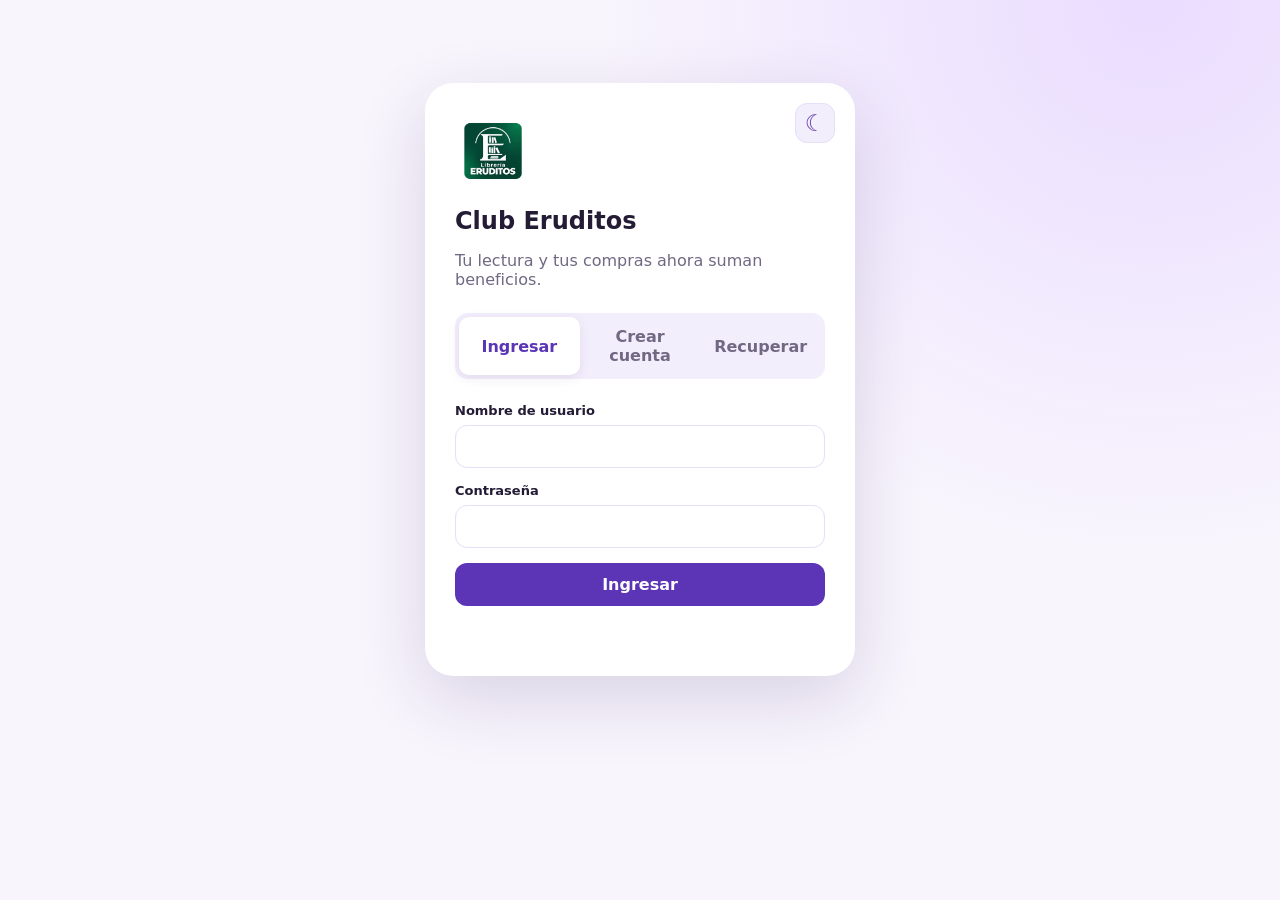
==== club/index.html @ b857d0e8 "cluberuditos4" ====
<!doctype html>
<html lang="es">
<head>
  <meta charset="utf-8"><meta name="viewport" content="width=device-width,initial-scale=1,viewport-fit=cover">
  <meta name="theme-color" content="#25164a"><title>Club Eruditos</title>
  <script>try{document.documentElement.dataset.theme=localStorage.getItem('club_eruditos_theme')||(matchMedia('(prefers-color-scheme: dark)').matches?'dark':'light')}catch(_){document.documentElement.dataset.theme='light'}</script>
  <link rel="manifest" href="/club/manifest.json"><link rel="apple-touch-icon" href="/club/launchericon-192x192.png"><link rel="stylesheet" href="/club/styles.css"><style>[hidden]{display:none!important}.reward-image{display:grid;place-items:center;aspect-ratio:1;margin:-15px -15px 14px;overflow:hidden;border-radius:15px 15px 0 0;background:linear-gradient(145deg,#eee7fb,#ddd0f5);color:#fff;font:800 68px Georgia}.reward-image img{width:100%;height:100%;object-fit:contain}.list-product{display:flex;align-items:center;gap:12px}.list-thumb{width:62px;height:62px;flex:0 0 auto;border-radius:12px;object-fit:cover;background:#eee7fb}</style>
</head>
<body>
  <div id="clubSplash" class="club-splash" role="status" aria-live="polite"><div class="club-splash-content"><img src="/club/splash-eruditos.png" alt=""><span>Cargando Club Eruditos…</span></div></div>
  <main class="shell">
    <section id="authView" class="auth-card">
      <div class="auth-header-actions"><button class="install-button icon-btn" type="button" aria-label="Instalar Club Eruditos" title="Instalar Club Eruditos" hidden><svg viewBox="0 0 24 24" aria-hidden="true"><path d="M12 3v11m-4-4 4 4 4-4M4 17v3h16v-3"/></svg></button><button class="theme-toggle" type="button" aria-label="Activar modo oscuro"><span class="moon-icon" aria-hidden="true">☾</span><span class="sun-icon" aria-hidden="true">☀</span></button></div><div class="brand-mark"><img src="/club/launchericon-512x512.png" alt=""></div><h1>Club Eruditos</h1><p>Tu lectura y tus compras ahora suman beneficios.</p>
      <div class="auth-tabs"><button data-auth="login" class="active">Ingresar</button><button data-auth="registro">Crear cuenta</button><button data-auth="recuperar">Recuperar</button></div>
      <form id="loginForm" data-panel="login"><label>Nombre de usuario<input id="loginUsuario" autocomplete="username" required></label><label>Contraseña<input id="loginPassword" type="password" autocomplete="current-password" minlength="8" required></label><button class="primary">Ingresar</button></form>
      <form id="registroForm" data-panel="registro" hidden><h2>Tus datos</h2><label>Nombre completo<input id="registroNombre" maxlength="160" autocomplete="name" required></label><label>Documento C.I.<input id="registroDocumento" autocomplete="off" required></label><small class="documento-warning">Introduce tu C.I. real y propio. Preséntalo al personal en tu primera compra para verificarlo y habilitar tu cuenta.</small><label>Número de celular<input id="registroTelefono" type="tel" autocomplete="tel" required></label><label>Dirección<input id="registroDireccion" autocomplete="street-address" required></label><label>Correo electrónico (opcional)<input id="registroEmail" type="email" autocomplete="email"></label><label>Código de referido (opcional)<input id="registroReferido" maxlength="13" autocomplete="off" placeholder="Código de quien te invitó"></label><small>Si alguien te invitó, escribe su código antes de crear la cuenta. Tus puntos de bienvenida se mantienen.</small><button class="primary">Continuar</button></form>
      <form id="credencialesForm" data-panel="credenciales" hidden><h2>Crea tu acceso</h2><label>Nombre de usuario<span class="username-field"><input id="registroUsuario" minlength="6" maxlength="12" pattern="[A-Za-z0-9]{6,12}" autocomplete="username" required><span id="usuarioDisponibilidad" class="username-availability" aria-live="polite"></span></span></label><small>Entre 6 y 12 letras o números, sin espacios.</small><label>Contraseña<input id="registroPassword" type="password" autocomplete="new-password" minlength="8" required></label><label>Código del comprobante (si ya eres cliente)<input id="registroToken" inputmode="numeric" pattern="[0-9]{5}" maxlength="5" autocomplete="one-time-code" placeholder="5 dígitos"></label><small>Si tu C.I. ya está registrado, necesitarás el código entregado en una compra o por el personal.</small><button class="primary">Crear cuenta</button><button id="volverDatos" type="button">Volver a mis datos</button></form>
      <form id="recuperarForm" data-panel="recuperar" hidden><label>Nombre de usuario<input id="recuperarUsuario" autocomplete="username" required></label><label>Código de recuperación<input id="recuperarToken" required></label><label>Nueva contraseña<input id="recuperarPassword" type="password" minlength="8" required></label><button class="primary">Cambiar contraseña</button></form>
      <div id="authStatus" class="status" aria-live="polite"></div>
    </section>

    <section id="appView" hidden>
      <header><div><span class="eyebrow">CLUB ERUDITOS</span><h1 id="saludo">Hola</h1></div><div class="header-actions"><button class="install-button icon-btn" type="button" aria-label="Instalar Club Eruditos" title="Instalar Club Eruditos" hidden><svg viewBox="0 0 24 24" aria-hidden="true"><path d="M12 3v11m-4-4 4 4 4-4M4 17v3h16v-3"/></svg></button><button class="theme-toggle icon-btn" type="button" aria-label="Activar modo oscuro"><span class="moon-icon" aria-hidden="true">☾</span><span class="sun-icon" aria-hidden="true">☀</span></button><button id="activarCuentaBtn" type="button" class="primary" hidden>Activar mi cuenta</button><button id="logoutBtn" class="icon-btn" type="button" aria-label="Cerrar sesión" title="Cerrar sesión"><svg viewBox="0 0 24 24" aria-hidden="true"><path d="M14 3h5v18h-5M10 7V4H5v16h5v-3M3 12h12m-4-4 4 4-4 4"/></svg></button></div></header>
      <nav><button data-view="inicio" class="active">Inicio</button><button data-view="premios">Premios</button><button data-view="movimientos">Puntos</button><button data-view="canjes">Canjes</button></nav>
      <div id="appStatus" class="status" aria-live="polite"></div>
      <section id="inicioPanel" data-view-panel="inicio">
        <section id="activacionPanel" class="notice" hidden><h2>Activa tu Club</h2><p>Realiza una compra de Bs 5,00 o más asociada a tu ficha de cliente. Encontrarás un código de cinco dígitos en el comprobante.</p><form id="activacionForm"><label>Código de activación<input id="activacionToken" inputmode="numeric" pattern="[0-9]{5}" maxlength="5" autocomplete="one-time-code" required></label><button class="primary">Activar mi Club</button></form></section>
        <article class="hero"><span>Saldo disponible</span><strong id="saldoDisponible">0</strong><small>puntos</small><div class="pending"><span id="saldoPendiente">0</span> pendientes</div></article>
        <div id="clubProgreso" class="club-progress-grid" hidden><article class="club-progress-card"><span class="eyebrow">TU NIVEL</span><h2 id="nivelNombre">Mini erudito</h2><p id="nivelBeneficio"></p><div class="level-progress-head"><span id="nivelTramo">Hacia el siguiente nivel</span><strong id="nivelPorcentaje">0%</strong></div><div id="nivelBarra" class="level-progress-track" role="progressbar" aria-label="Avance del nivel" aria-valuemin="0" aria-valuemax="200" aria-valuenow="0"><span id="nivelBarraRelleno" class="level-progress-fill"></span><span id="nivelBarraPunto" class="level-progress-dot"></span></div><div class="level-progress-scale"><span id="nivelDesde">Bs 0</span><span id="nivelHasta">Bs 200</span></div><small id="nivelAvance"></small><small id="nivelFaltante" class="level-next"></small><p id="nivelGracia" hidden></p><small>Cuenta el gasto neto pagado de los últimos 365 días. Cada nuevo ascenso da 3 puntos tras 7 días, una vez por nivel.</small><button id="abrirCamino" class="path-open" type="button">Ver camino del Erudito <span aria-hidden="true">→</span></button></article><article class="club-progress-card"><span class="eyebrow">INVITA A TUS AMIGOS</span><h2>Referidos</h2><p>Ganas 5 puntos si tu invitado activa su cuenta, verifica su C.I. y paga Bs 50 en sus primeros 30 días. El bono se libera tras 7 días. Tu invitado solo recibe sus <span id="puntosBienvenidaReferido">5</span> puntos de bienvenida.</p><div class="referral-code" id="referidoCodigo"></div><div class="referral-actions"><button id="copiarReferido" class="referral-copy" type="button"><span class="copy-label">Copiar enlace de invitación</span><span class="copy-check" aria-hidden="true">✓</span></button><button id="compartirReferido" class="referral-share" type="button"><svg class="share-icon" viewBox="0 0 24 24" aria-hidden="true"><path d="M7 12h10m-4-4 4 4-4 4M5 5v14"/></svg><span>Compartir enlace</span></button></div><small id="referidosResumen"></small><div id="referidoEstado" class="status" aria-live="polite"></div></article><article class="club-progress-card"><span class="eyebrow">RETO DEL TRIMESTRE</span><h2>Compras constantes</h2><p>Compra al menos Bs 25 en dos meses diferentes del trimestre y gana 3 puntos tras 7 días.</p><progress id="retoBarra" max="2" value="0"></progress><small id="retoAvance"></small><div id="insigniasClub" class="club-badges"></div></article></div>
        <div id="vencimiento" class="notice" hidden></div><h2>Noticias</h2><div id="notificaciones" class="list"></div><details id="terminosClub" class="notice" hidden><summary>Términos del Club</summary><p id="terminosClubTexto"></p></details>
      </section>
      <section id="premiosPanel" data-view-panel="premios" hidden><div class="section-head"><div><span class="eyebrow">BENEFICIOS</span><h2>Premios</h2></div></div><div id="premiosGrid" class="rewards"></div></section>
      <section id="movimientosPanel" data-view-panel="movimientos" hidden><div class="section-head"><div><span class="eyebrow">TU HISTORIAL</span><h2>Movimientos</h2></div></div><div id="movimientosLista" class="list"></div></section>
      <section id="canjesPanel" data-view-panel="canjes" hidden><div class="section-head"><div><span class="eyebrow">SOLICITUDES</span><h2>Mis canjes</h2></div></div><div id="canjesStatus" class="status" aria-live="polite"></div><div id="canjesLista" class="list"></div></section>
    </section>
  </main>
  <dialog id="recoveryDialog"><h2>Guarda tus códigos</h2><p>Son la única forma de recuperar tu cuenta sin correo. Cada código se usa una sola vez.</p><pre id="recoveryCodes"></pre><button id="copyRecovery" class="primary">Copiar códigos</button><button id="closeRecovery">Ya los guardé</button></dialog>
  <dialog id="usernameDialog"><h2>Elige tu nombre de usuario</h2><p>Lo usarás para entrar en lugar del código de cliente.</p><form id="usernameForm"><label>Nombre de usuario<input id="legacyUsuario" minlength="6" maxlength="12" pattern="[A-Za-z0-9]{6,12}" autocomplete="username" required></label><button class="primary">Guardar usuario</button></form><p id="usernameStatus" class="status" aria-live="polite"></p></dialog>
  <dialog id="redeemDialog"><h2 id="redeemTitle">Canjear premio</h2><label>Sucursal de retiro<select id="redeemBranch"></select></label><div class="dialog-actions"><button id="cancelRedeem">Cancelar</button><button id="confirmRedeem" class="primary">Confirmar canje</button></div></dialog>
  <dialog id="cancelDialog"><h2>Cancelar canje</h2><p>Si el pedido aún está solicitado, se cancelará y recuperarás tus puntos.</p><div id="cancelStatus" class="status" aria-live="polite"></div><div class="dialog-actions"><button id="cancelDismiss" type="button">Volver</button><button id="cancelConfirm" class="primary" type="button">Confirmar cancelación</button></div></dialog>
  <dialog id="imageDialog" class="image-dialog" aria-label="Imagen del premio"><button id="imageClose" type="button" aria-label="Cerrar imagen">×</button><img id="imageFull" alt=""></dialog>
  <dialog id="installDialog" aria-labelledby="installTitulo"><h2 id="installTitulo">Instalar Club Eruditos</h2><p id="installInstructions"></p><div class="dialog-actions"><button id="cerrarInstalacion" class="primary" type="button">Entendido</button></div></dialog>
  <dialog id="compartirDialog" class="share-dialog" aria-labelledby="compartirTitulo"><h2 id="compartirTitulo">Comparte tu invitación</h2><p>Copia el mensaje y pégalo en la aplicación que prefieras.</p><textarea id="compartirTexto" rows="6" readonly aria-label="Mensaje de invitación"></textarea><div class="dialog-actions"><button id="cerrarCompartir" type="button">Cerrar</button><button id="copiarMensaje" class="primary" type="button">Copiar mensaje</button></div><p id="compartirEstado" class="status" aria-live="polite"></p></dialog>
  <dialog id="caminoDialog" class="path-dialog" aria-labelledby="caminoTitulo"><div class="path-shell"><header class="path-header"><div><span class="eyebrow">CLUB ERUDITOS</span><h2 id="caminoTitulo">Camino del Erudito</h2><p id="caminoResumen"></p></div><button id="cerrarCamino" class="path-close" type="button" aria-label="Cerrar camino del Erudito">×</button></header><p class="path-intro">Cada estancia marca un nivel. El gasto neto pagado de los últimos 365 días determina tu avance.</p><div class="path-overview"><div class="path-overview-head"><span>Avance de compras en el camino</span><strong id="caminoPorcentaje">0%</strong></div><p id="caminoSiguiente"></p></div><div id="caminoEscenario" class="path-stage"><div id="caminoBarra" class="path-rail" role="progressbar" aria-label="Avance de compras hacia Erudito Supremo" aria-valuemin="0" aria-valuemax="1800" aria-valuenow="0"><span id="caminoRiel" class="path-rail-track"><span id="caminoBarraRelleno" class="path-rail-fill"></span></span></div><div id="caminoHitos" class="path-milestones"></div><ol id="caminoNiveles" class="path-levels"></ol></div></div></dialog>
  <script type="module" src="/club/app.js"></script>
</body></html>
---- club/styles.css ----
:root{font-family:Inter,ui-sans-serif,system-ui,-apple-system,sans-serif;color:#241b35;background:#f6f2ff;--purple:#5b35b5;--purple-dark:#25164a;--gold:#e9ac3b;--line:#e7def7;--muted:#716883}*{box-sizing:border-box}body{margin:0;min-height:100vh;background:radial-gradient(circle at 90% 0,#eadcff,transparent 38%),#f8f5fd}.shell{width:min(760px,100%);margin:auto;min-height:100vh;padding:20px}.auth-card{max-width:430px;margin:7vh auto;background:#fff;padding:30px;border-radius:28px;box-shadow:0 22px 70px #3c24622a}.brand-mark{display:grid;place-items:center;width:58px;height:58px;border-radius:18px;background:linear-gradient(145deg,var(--purple),var(--purple-dark));color:#fff;font:800 30px Georgia;margin-bottom:18px}.auth-card h1,header h1{margin:0}.auth-card>p{color:var(--muted)}.auth-tabs{display:grid;grid-template-columns:repeat(3,1fr);background:#f3eefc;padding:4px;border-radius:13px;margin:24px 0}.auth-tabs button,nav button{border:0;background:transparent;color:var(--muted);padding:10px 7px;border-radius:10px;font-weight:700}.auth-tabs button.active{background:#fff;color:var(--purple);box-shadow:0 3px 12px #3c246218}form{display:grid;gap:15px}label{display:grid;gap:7px;font-size:13px;font-weight:700}input,select,button{font:inherit}input,select{width:100%;border:1px solid var(--line);background:#fff;padding:13px;border-radius:12px;color:inherit}button{border:0;border-radius:12px;padding:12px 16px;font-weight:800;cursor:pointer}.primary{background:var(--purple);color:#fff}.status{min-height:20px;color:var(--muted);font-size:13px;margin:10px 0}.status.error{color:#b42318}header{display:flex;align-items:center;justify-content:space-between;margin:12px 0 22px}.eyebrow{font-size:11px;letter-spacing:.16em;color:var(--purple);font-weight:900}.icon-btn{background:#fff;border:1px solid var(--line)}nav{position:sticky;top:10px;z-index:4;display:grid;grid-template-columns:repeat(4,1fr);background:#fff;border:1px solid var(--line);padding:5px;border-radius:16px;box-shadow:0 12px 32px #3c246212;margin-bottom:18px}nav button.active{background:var(--purple-dark);color:#fff}.hero{position:relative;overflow:hidden;background:linear-gradient(145deg,var(--purple-dark),#6340bd);color:#fff;padding:28px;border-radius:25px;box-shadow:0 22px 48px #32187235}.hero:after{content:'E';position:absolute;right:18px;top:-32px;font:150px Georgia;color:#ffffff0e}.hero>span{opacity:.75}.hero strong{display:block;font-size:64px;line-height:1;margin-top:12px}.hero small{opacity:.75}.pending{margin-top:20px;background:#ffffff16;display:inline-block;padding:8px 12px;border-radius:10px}.notice{margin:14px 0;padding:13px;border-radius:12px;background:#fff7dc;color:#765613}#terminosClubTexto{white-space:pre-line}h2{font-size:20px;margin:25px 0 12px}.list{display:grid;gap:9px}.list-item,.reward{background:#fff;border:1px solid var(--line);border-radius:16px;padding:15px}.list-item{display:flex;justify-content:space-between;gap:15px;align-items:center}.list-item p,.list-item small{margin:3px 0;color:var(--muted)}.points{font-weight:900;color:var(--purple);white-space:nowrap}.points.negative{color:#b42318}.rewards{display:grid;grid-template-columns:repeat(2,minmax(0,1fr));gap:12px}.reward h3{margin:4px 0}.reward p{color:var(--muted);min-height:40px}.reward .price{font-size:21px;font-weight:900;color:var(--purple);margin:15px 0}.reward button{width:100%}.reward button:disabled{opacity:.45}.section-head{display:flex;justify-content:space-between;align-items:end}.code{font:800 20px ui-monospace,monospace;letter-spacing:.08em;color:var(--purple)}dialog{width:min(430px,calc(100% - 30px));border:0;border-radius:22px;padding:25px;box-shadow:0 25px 80px #160d2c55}dialog::backdrop{background:#180e2caa}dialog pre{white-space:pre-wrap;background:#f6f2ff;padding:16px;border-radius:12px}.dialog-actions{display:flex;justify-content:flex-end;gap:8px;margin-top:18px}@media(max-width:560px){.shell{padding:14px}.auth-card{padding:22px;margin:2vh auto}.rewards{grid-template-columns:1fr}.hero strong{font-size:54px}nav button{font-size:12px;padding:10px 3px}}
.rewards{grid-template-columns:repeat(2,minmax(0,1fr))}
.header-actions{display:flex;align-items:center;gap:8px}.header-actions button{white-space:nowrap}nav.catalog-only{grid-template-columns:repeat(2,minmax(0,1fr))}.username-field{position:relative;display:block}.username-field input{padding-right:118px}.username-availability{position:absolute;right:7px;top:50%;transform:translateY(-50%);max-width:108px;padding:5px 7px;border-radius:8px;background:#f3eefc;color:var(--muted);font-size:10px;line-height:1.2;text-align:center}.username-availability:empty{display:none}.username-availability.available{background:#e5f5e9;color:#206a35}.username-availability.error{background:#fff0ee;color:#b42318}.documento-warning{display:block;margin-top:-8px;color:#765613;font-size:12px;line-height:1.4}@media(max-width:560px){.header-actions{gap:4px}.header-actions button{padding:9px 7px;font-size:12px}}
.auth-card{position:relative}.auth-card>.theme-toggle{position:absolute;top:20px;right:20px}.theme-toggle{padding:8px 10px;background:#f3eefc;color:var(--purple);border:1px solid var(--line);font-size:12px}.reward .reward-image{width:calc(100% + 30px);padding:0}.reward button.reward-image{cursor:zoom-in}.reward button.reward-image:disabled{opacity:1;cursor:default}.image-dialog{inset:0;width:100vw;max-width:none;height:100dvh;max-height:none;margin:0;padding:52px 12px 12px;border-radius:0;background:#130e1e;box-shadow:none;overflow:hidden}.image-dialog img{width:100%;height:100%;object-fit:contain;cursor:zoom-out}.image-dialog #imageClose{position:absolute;top:10px;right:14px;z-index:1;width:42px;height:42px;padding:0;border-radius:50%;background:#ffffff22;color:#fff;font-size:30px;line-height:1}.image-dialog::backdrop{background:#130e1e}
:root[data-theme="dark"]{color-scheme:dark;color:#f2edfa;background:#151020;--purple:#c0a6ff;--purple-dark:#6542a9;--line:#4b3c63;--muted:#b8abc9}:root[data-theme="dark"] body{background:radial-gradient(circle at 90% 0,#372452,transparent 38%),#151020}:root[data-theme="dark"] .auth-card,:root[data-theme="dark"] nav,:root[data-theme="dark"] .list-item,:root[data-theme="dark"] .reward,:root[data-theme="dark"] dialog:not(.image-dialog),:root[data-theme="dark"] .icon-btn{background:#241a34;color:#f2edfa}:root[data-theme="dark"] input,:root[data-theme="dark"] select{background:#1a1427;color:#f2edfa}:root[data-theme="dark"] .auth-tabs,:root[data-theme="dark"] dialog pre{background:#1a1427}:root[data-theme="dark"] .auth-tabs button.active{background:#3a2b50;color:#e1d2ff}:root[data-theme="dark"] nav button.active{background:#6844af;color:#fff}:root[data-theme="dark"] .primary{background:#754fc4;color:#fff}:root[data-theme="dark"] .hero{background:linear-gradient(145deg,#33215d,#6542a9)}:root[data-theme="dark"] .notice{background:#3a2b1e;color:#f0d39a}:root[data-theme="dark"] .reward-image{background:linear-gradient(145deg,#38274c,#21192e)}:root[data-theme="dark"] .list-thumb{background:#38274c}:root[data-theme="dark"] .theme-toggle{background:#352747;color:#e1d2ff}:root[data-theme="dark"] .status.error,:root[data-theme="dark"] .username-availability.error{color:#ff978b}:root[data-theme="dark"] .username-availability{background:#352747}:root[data-theme="dark"] .username-availability.available{background:#183c2c;color:#9ae4ac}:root[data-theme="dark"] .username-availability.error{background:#4a272d}:root[data-theme="dark"] .documento-warning{color:#f0d39a}:root[data-theme="dark"] .points.negative{color:#ff978b}
@media(max-width:560px){header{flex-wrap:wrap;gap:8px}.header-actions{margin-left:auto;flex-wrap:wrap;justify-content:flex-end}.auth-card>.theme-toggle{top:18px;right:18px}}
.club-progress-grid{display:grid;grid-template-columns:repeat(auto-fit,minmax(230px,1fr));gap:12px;margin:14px 0}.club-progress-card{background:#fff;border:1px solid var(--line);border-radius:16px;padding:16px}.club-progress-card h2{margin:8px 0}.club-progress-card p{color:var(--muted);font-size:14px}.club-progress-card small{display:block;color:var(--muted);margin-top:8px}.club-progress-card progress{width:100%;height:12px;accent-color:var(--purple)}.referral-code{font:800 18px ui-monospace,monospace;letter-spacing:.08em;overflow-wrap:anywhere;margin:12px 0}.club-badges{display:flex;flex-wrap:wrap;gap:7px;margin-top:14px}.club-badges span{padding:6px 9px;border-radius:999px;background:#eee7fb;color:var(--purple);font-size:12px;font-weight:700}:root[data-theme="dark"] .club-progress-card{background:#241a34;color:#f2edfa}:root[data-theme="dark"] .club-badges span{background:#352747;color:#e1d2ff}

.theme-toggle{display:grid;place-items:center;width:40px;height:40px;padding:0;font-size:23px;line-height:1}.theme-toggle .sun-icon,:root[data-theme="dark"] .theme-toggle .moon-icon{display:none}:root[data-theme="dark"] .theme-toggle .sun-icon{display:inline;color:#ffd36e}.theme-toggle .moon-icon{color:#6745ad}
:root.theme-ready,:root.theme-ready body,:root.theme-ready .auth-card,:root.theme-ready nav,:root.theme-ready .list-item,:root.theme-ready .reward,:root.theme-ready .club-progress-card,:root.theme-ready .theme-toggle,:root.theme-ready .icon-btn,:root.theme-ready input,:root.theme-ready select,:root.theme-ready dialog,:root.theme-ready .path-card-copy,:root.theme-ready .path-detail{transition:background-color .3s ease,color .3s ease,border-color .3s ease,box-shadow .3s ease}
.path-open{display:inline-flex;align-items:center;gap:8px;margin-top:14px;padding:6px 0;background:transparent;color:var(--purple);font-size:14px;font-weight:800;text-align:left}.path-open:hover{text-decoration:underline}.path-open span{font-size:20px;line-height:1}
.path-dialog{inset:0;width:100vw;max-width:none;height:100dvh;max-height:none;margin:0;padding:0;border-radius:0;overflow-y:auto;background:#f8f5fd;color:#241b35;--path-card:#fff;--path-detail:#f3edff;--path-border:#ddcff5}.path-dialog::backdrop{background:#180e2caa}.path-shell{width:min(790px,100%);margin:auto;padding:0 18px 48px}.path-header{position:sticky;top:0;z-index:3;display:flex;align-items:flex-start;gap:16px;margin:0 -18px;padding:16px 18px 12px;background:#f8f5fdef;backdrop-filter:blur(14px);border-bottom:1px solid var(--path-border)}.path-header h2{margin:4px 0;font-size:25px}.path-header p{margin:0;color:var(--muted);font-size:13px}.path-close{flex:0 0 auto;display:grid;place-items:center;width:42px;height:42px;margin-left:auto;padding:0;border-radius:50%;background:var(--path-detail);color:var(--purple);font-size:28px;line-height:1}.path-intro{margin:18px auto 24px;max-width:560px;color:var(--muted);font-size:14px;text-align:center}.path-levels{position:relative;display:flex;flex-direction:column;gap:24px;margin:0;padding:12px 0 24px;list-style:none}.path-levels::before{content:'';position:absolute;top:0;bottom:0;left:50%;border-left:4px dashed #c8b0ed;transform:translateX(-50%)}.path-level{position:relative;z-index:1;width:min(44%,310px);border:2px solid var(--path-border);border-radius:19px;overflow:hidden;background:var(--path-card);box-shadow:0 14px 32px #2a17431b}.path-level:nth-child(odd){align-self:flex-start}.path-level:nth-child(even){align-self:flex-end}.path-level.current{border-color:#e9ac3b;box-shadow:0 0 0 4px #e9ac3b44,0 18px 40px #2a17432b}.path-level.reached{border-color:#b392e8}.path-level.future{opacity:.86}.path-level.selected{opacity:1}.path-level>button{display:block;width:100%;padding:0;border-radius:0;background:var(--path-card);color:inherit;text-align:left}.path-level>button:focus-visible,.path-close:focus-visible,.path-open:focus-visible,.theme-toggle:focus-visible{outline:3px solid #d79727;outline-offset:3px}.path-art{display:block;width:100%;aspect-ratio:var(--art-ratio,1);background-image:url('/club/camino-erudito.png');background-repeat:no-repeat;background-size:200% auto;background-position:var(--art-x) var(--art-y)}.path-card-copy{display:grid;gap:3px;min-height:0;padding:8px 12px;background:var(--path-card)}.path-status{color:var(--purple);font-size:10px;font-weight:900;letter-spacing:.1em;text-transform:uppercase}.path-level.current .path-status{color:#9b6812}.path-detail{padding:10px 12px 12px;border-top:1px solid var(--path-border);background:var(--path-detail);font-size:13px;line-height:1.4}.path-detail p{margin:0 0 8px}.path-detail p:last-child{margin-bottom:0}
:root[data-theme="dark"] .path-dialog{background:#151020;color:#f2edfa;--path-card:#241a34;--path-detail:#332747;--path-border:#58436e}:root[data-theme="dark"] .path-header{background:#151020ef}:root[data-theme="dark"] .path-levels::before{border-color:#7154a3}:root[data-theme="dark"] .path-level.current .path-status{color:#f4c464}
.level-progress-head,.level-progress-scale,.path-overview-head{display:flex;align-items:center;justify-content:space-between;gap:8px}.level-progress-head{margin:18px 0 8px;color:var(--muted);font-size:12px;font-weight:700}.level-progress-head strong{color:var(--purple);font-size:16px}.level-progress-track{position:relative;height:14px;border:1px solid var(--line);border-radius:999px;background:#e9e1f6;box-shadow:inset 0 1px 3px #25164a23}.level-progress-fill,.path-overview-fill{display:block;width:0;height:100%;border-radius:inherit;background:linear-gradient(90deg,#6e43bd,#bf91f3 75%,#f1c266);transition:width .7s cubic-bezier(.2,.8,.2,1)}.level-progress-dot{position:absolute;top:50%;left:0;width:19px;height:19px;border:3px solid #fff;border-radius:50%;background:#d79932;box-shadow:0 1px 7px #35214b77;transform:translate(-50%,-50%);transition:left .7s cubic-bezier(.2,.8,.2,1)}.level-progress-scale{margin-top:8px;color:var(--muted);font-size:11px;font-weight:700}.club-progress-card .level-next{margin:8px 0 14px;padding:8px 10px;border-radius:9px;background:#f4edff;color:#5832a0;font-weight:700;line-height:1.4}
.path-overview{margin:0 auto 28px;padding:16px;border:1px solid var(--path-border);border-radius:17px;background:var(--path-card);box-shadow:0 10px 30px #2a174315}.path-overview-head{margin-bottom:12px;color:var(--muted);font-size:12px;font-weight:800}.path-overview-head strong{color:var(--purple);font-size:19px}.path-overview-track{height:11px;border-radius:999px;background:#e8dcf5}.path-overview-fill{background:linear-gradient(90deg,#8552c3,#d9a14b)}.path-milestones{position:relative;display:flex;justify-content:space-between;margin-top:-16px}.path-milestones span{display:grid;place-items:center;width:21px;height:21px;border:2px solid var(--path-border);border-radius:50%;background:var(--path-card);color:var(--muted);font-size:10px;font-weight:900}.path-milestones span.reached{border-color:#9b6bcd;background:#9b6bcd;color:#fff}.path-milestones span.current{border-color:#d79c35;background:#fff0cb;color:#6b4210;box-shadow:0 0 0 3px #d79c3533}.path-overview p{margin:12px 0 0;color:var(--muted);font-size:12px;line-height:1.4}
:root[data-theme="dark"] .level-progress-track,:root[data-theme="dark"] .path-overview-track{background:#443457}:root[data-theme="dark"] .club-progress-card .level-next{background:#372850;color:#e5c8ff}:root[data-theme="dark"] .level-progress-dot{border-color:#241a34}:root[data-theme="dark"] .path-milestones span.current{background:#654622;color:#ffe1a1}
@media(max-width:560px){.path-header h2{font-size:21px}.path-level{width:min(79%,290px)}.path-levels{gap:20px}.path-levels::before{left:50%}}
@media(prefers-reduced-motion:reduce){:root.theme-ready,:root.theme-ready *{transition:none!important;animation:none!important}}
::view-transition-old(root),::view-transition-new(root){animation-duration:.3s}
@media(prefers-reduced-motion:reduce){::view-transition-old(root),::view-transition-new(root){animation-duration:0s}}

.path-stage{position:relative;--rail-x:50%}
.path-levels::before{content:none}
.path-level{width:min(calc(50% - 44px),310px)}
.path-overview{margin-bottom:12px}
.path-overview-head{margin-bottom:0}
.path-overview p{margin-top:8px}
.path-rail{position:absolute;inset:0;z-index:2;pointer-events:none}
.path-rail-track{position:absolute;left:var(--rail-x);width:10px;border-radius:999px;background:#e8dcf5;box-shadow:inset 0 0 0 1px #c7b0e8;transform:translateX(-50%)}
.path-rail-fill{position:absolute;top:0;left:0;width:100%;height:0;border-radius:inherit;background:linear-gradient(180deg,#8151c2,#bf91f3 60%,#e9a83a);box-shadow:0 0 12px #b26fe466;transition:height 1.1s cubic-bezier(.2,.8,.2,1)}
.path-milestones{position:absolute;inset:0;z-index:3;margin:0;pointer-events:none}
.path-milestone{position:absolute;left:var(--rail-x);display:grid;place-items:center;width:38px;height:38px;padding:0;border:3px solid var(--path-border);border-radius:50%;background:var(--path-card);color:var(--muted);font-size:14px;font-weight:900;box-shadow:0 3px 12px #25164a33;transform:translate(-50%,-50%);pointer-events:auto;cursor:pointer;transition:background .25s,border-color .25s,box-shadow .25s}
.path-milestone.reached{border-color:#9b6bcd;background:#9b6bcd;color:#fff}
.path-milestone.current{border-color:#d79c35;background:#fff0cb;color:#6b4210;box-shadow:0 0 0 5px #d79c3533,0 3px 12px #25164a33}
.path-milestone:focus-visible{outline:3px solid #d79727;outline-offset:4px}
:root[data-theme="dark"] .path-rail-track{background:#443457;box-shadow:inset 0 0 0 1px #7154a3}
:root[data-theme="dark"] .path-milestone.current{background:#654622;color:#ffe1a1}
@media(max-width:560px){.path-stage{--rail-x:28px}.path-level{align-self:stretch!important;width:calc(100% - 72px);margin-left:72px}}
@media(prefers-reduced-motion:reduce){.path-rail-fill,.path-milestone{transition:none}}

.referral-copy{display:inline-flex;align-items:center;justify-content:center;gap:0;max-width:100%;min-height:44px;background:var(--purple);color:#fff;text-align:center;transition:background-color .25s,transform .25s,box-shadow .25s}
.referral-copy:disabled{opacity:.5;cursor:not-allowed}
.referral-copy.copied{background:#188153;box-shadow:0 5px 16px #18815355;animation:copy-pop .45s ease-out}
.copy-check{display:inline-block;width:0;overflow:hidden;opacity:0;font-size:18px;transform:scale(.4);transition:width .25s,opacity .25s,transform .25s,margin-left .25s}
.referral-copy.copied .copy-check{width:18px;margin-left:7px;opacity:1;transform:scale(1)}
@keyframes copy-pop{0%{transform:scale(1)}40%{transform:scale(1.06)}100%{transform:scale(1)}}
@media(prefers-reduced-motion:reduce){.referral-copy,.copy-check{transition:none}.referral-copy.copied{animation:none}}

.referral-actions{display:grid;gap:8px}
.referral-actions button{width:100%}
.referral-share{display:inline-flex;align-items:center;justify-content:center;gap:8px;min-height:44px;border:1px solid var(--line);background:#eee7fb;color:var(--purple);transition:background-color .25s,transform .25s,box-shadow .25s}
.referral-share:hover:not(:disabled){background:#e2d5f8;box-shadow:0 5px 14px #5b35b522}
.referral-share:disabled{opacity:.5;cursor:not-allowed}
.referral-share.sharing{animation:share-pop .55s ease-out}
.referral-share.sharing .share-icon{animation:share-arrow .55s ease-out}
.share-icon{width:19px;height:19px;flex:none;fill:none;stroke:currentColor;stroke-width:2;stroke-linecap:round;stroke-linejoin:round}
.referral-actions button:focus-visible{outline:3px solid #d79727;outline-offset:3px}
.share-dialog h2{margin:0 0 8px}
.share-dialog>p{color:var(--muted);font-size:14px;line-height:1.5}
.share-dialog textarea{display:block;width:100%;min-height:140px;padding:12px;border:1px solid var(--line);border-radius:12px;background:#f8f5fd;color:inherit;font:inherit;line-height:1.5;resize:vertical}
.share-dialog #compartirEstado{margin-bottom:0}
:root[data-theme="dark"] .referral-share{background:#352747;color:#e1d2ff}
:root[data-theme="dark"] .referral-share:hover:not(:disabled){background:#44325c}
:root[data-theme="dark"] .share-dialog textarea{background:#1a1427}
@keyframes share-pop{0%,100%{transform:scale(1)}45%{transform:scale(1.04)}}
@keyframes share-arrow{0%,100%{transform:translateX(0)}45%{transform:translateX(4px)}}
@media(prefers-reduced-motion:reduce){.referral-share{transition:none}.referral-share.sharing,.referral-share.sharing .share-icon{animation:none}}

.brand-mark{width:76px;height:76px;padding:0;overflow:hidden;background:none;border-radius:20px}
.brand-mark img{display:block;width:100%;height:100%;object-fit:contain}
.hero:after{content:'';top:auto;right:14px;bottom:5px;width:210px;height:175px;background:url('/club/logo-blanco.png') center/contain no-repeat;color:transparent;font:normal;opacity:.09;pointer-events:none}
.hero>*{position:relative;z-index:1}
.club-splash{position:fixed;inset:0;z-index:1000;display:grid;place-items:center;padding:24px;background:#f8f5fd;color:#25164a;opacity:1;visibility:visible;transition:opacity .35s ease,visibility 0s linear 0s}
.club-splash.is-hidden{opacity:0;visibility:hidden;pointer-events:none;transition:opacity .35s ease,visibility 0s linear .35s}
.club-splash-content{display:grid;justify-items:center;gap:14px;text-align:center}
.club-splash img{display:block;width:min(64vw,260px);height:auto;aspect-ratio:1;object-fit:contain}
.club-splash span{font-size:13px;font-weight:800;letter-spacing:.08em}
@media(max-width:560px){.hero:after{right:9px;bottom:5px;width:155px;height:130px}}
@media(prefers-reduced-motion:reduce){.club-splash,.club-splash.is-hidden{transition:none}}

.auth-header-actions{position:absolute;top:20px;right:20px;display:flex;gap:8px}
.install-button,#logoutBtn{display:grid;place-items:center;width:40px;height:40px;padding:0;color:var(--purple)}
.install-button svg,#logoutBtn svg{display:block;width:21px;height:21px;fill:none;stroke:currentColor;stroke-width:2;stroke-linecap:round;stroke-linejoin:round}
.install-button:focus-visible,#logoutBtn:focus-visible{outline:3px solid #d79727;outline-offset:3px}
#installDialog h2{margin:0 0 12px}
#installDialog p{color:var(--muted);font-size:14px;line-height:1.5}
@media(max-width:560px){.auth-header-actions{top:18px;right:18px}}
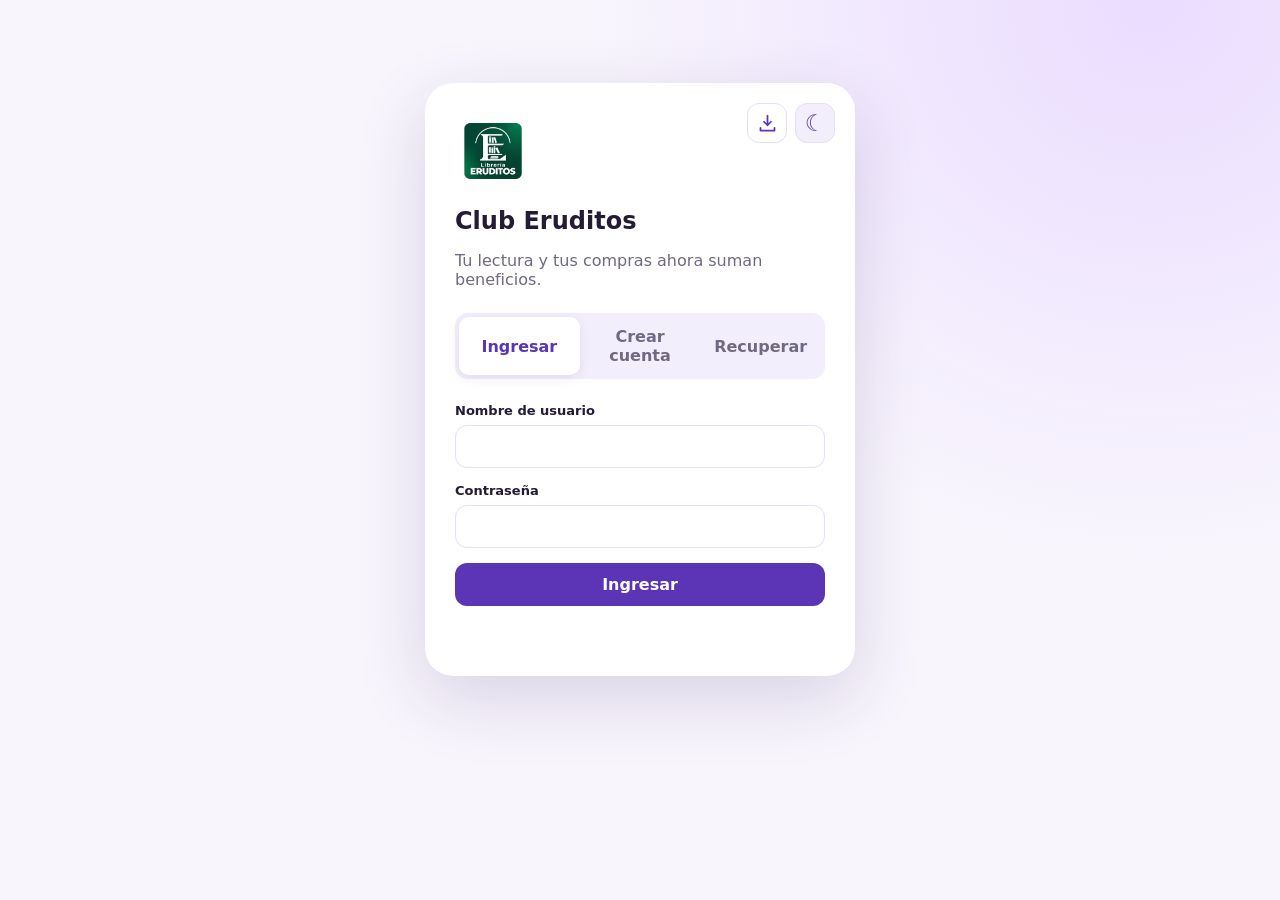
==== commit 7a20d114: "FixSesionActual" ====
--- a/club/index.html
+++ b/club/index.html
@@ -35,6 +35,7 @@
     </section>
   </main>
   <dialog id="recoveryDialog"><h2>Guarda tus códigos</h2><p>Son la única forma de recuperar tu cuenta sin correo. Cada código se usa una sola vez.</p><pre id="recoveryCodes"></pre><button id="copyRecovery" class="primary">Copiar códigos</button><button id="closeRecovery">Ya los guardé</button></dialog>
+  <dialog id="sessionTransferDialog" class="session-transfer-dialog" aria-labelledby="sessionTransferTitle" aria-describedby="sessionTransferDescription"><h2 id="sessionTransferTitle">Sesión nueva detectada. ¿Usar aquí?</h2><p id="sessionTransferDescription">Tu cuenta está abierta en otro dispositivo. Si continúas, la sesión anterior se cerrará.</p><form method="dialog" class="dialog-actions"><button type="submit" value="no">No, cancelar</button><button type="submit" value="yes" class="primary">Sí, usar aquí</button></form></dialog>
   <dialog id="usernameDialog"><h2>Elige tu nombre de usuario</h2><p>Lo usarás para entrar en lugar del código de cliente.</p><form id="usernameForm"><label>Nombre de usuario<input id="legacyUsuario" minlength="6" maxlength="12" pattern="[A-Za-z0-9]{6,12}" autocomplete="username" required></label><button class="primary">Guardar usuario</button></form><p id="usernameStatus" class="status" aria-live="polite"></p></dialog>
   <dialog id="redeemDialog"><h2 id="redeemTitle">Canjear premio</h2><label>Sucursal de retiro<select id="redeemBranch"></select></label><div class="dialog-actions"><button id="cancelRedeem">Cancelar</button><button id="confirmRedeem" class="primary">Confirmar canje</button></div></dialog>
   <dialog id="cancelDialog"><h2>Cancelar canje</h2><p>Si el pedido aún está solicitado, se cancelará y recuperarás tus puntos.</p><div id="cancelStatus" class="status" aria-live="polite"></div><div class="dialog-actions"><button id="cancelDismiss" type="button">Volver</button><button id="cancelConfirm" class="primary" type="button">Confirmar cancelación</button></div></dialog>
--- a/club/styles.css
+++ b/club/styles.css
@@ -78,6 +78,16 @@
 @media(max-width:560px){.hero:after{right:9px;bottom:5px;width:155px;height:130px}}
 @media(prefers-reduced-motion:reduce){.club-splash,.club-splash.is-hidden{transition:none}}
 
+.session-transfer-dialog{max-width:420px;padding:28px;background:#fff;color:#241b35}
+.session-transfer-dialog h2{margin:0 0 12px;line-height:1.25}
+.session-transfer-dialog p{margin:0;color:var(--muted);line-height:1.5}
+.session-transfer-dialog .dialog-actions{margin-top:24px;flex-wrap:wrap}
+.session-transfer-dialog .dialog-actions button{flex:1 1 145px;min-height:46px}
+.session-transfer-dialog .dialog-actions button:not(.primary){background:#f3eefc;color:#38245f}
+.session-transfer-dialog .dialog-actions button:focus-visible{outline:3px solid #d79727;outline-offset:3px}
+@media(max-width:400px){.session-transfer-dialog .dialog-actions{flex-direction:column}.session-transfer-dialog .dialog-actions button{flex-basis:auto}}
+:root[data-theme="dark"] .session-transfer-dialog .dialog-actions button:not(.primary){background:#3a2b50;color:#f2edfa}
+
 .auth-header-actions{position:absolute;top:20px;right:20px;display:flex;gap:8px}
 .install-button,#logoutBtn{display:grid;place-items:center;width:40px;height:40px;padding:0;color:var(--purple)}
 .install-button svg,#logoutBtn svg{display:block;width:21px;height:21px;fill:none;stroke:currentColor;stroke-width:2;stroke-linecap:round;stroke-linejoin:round}
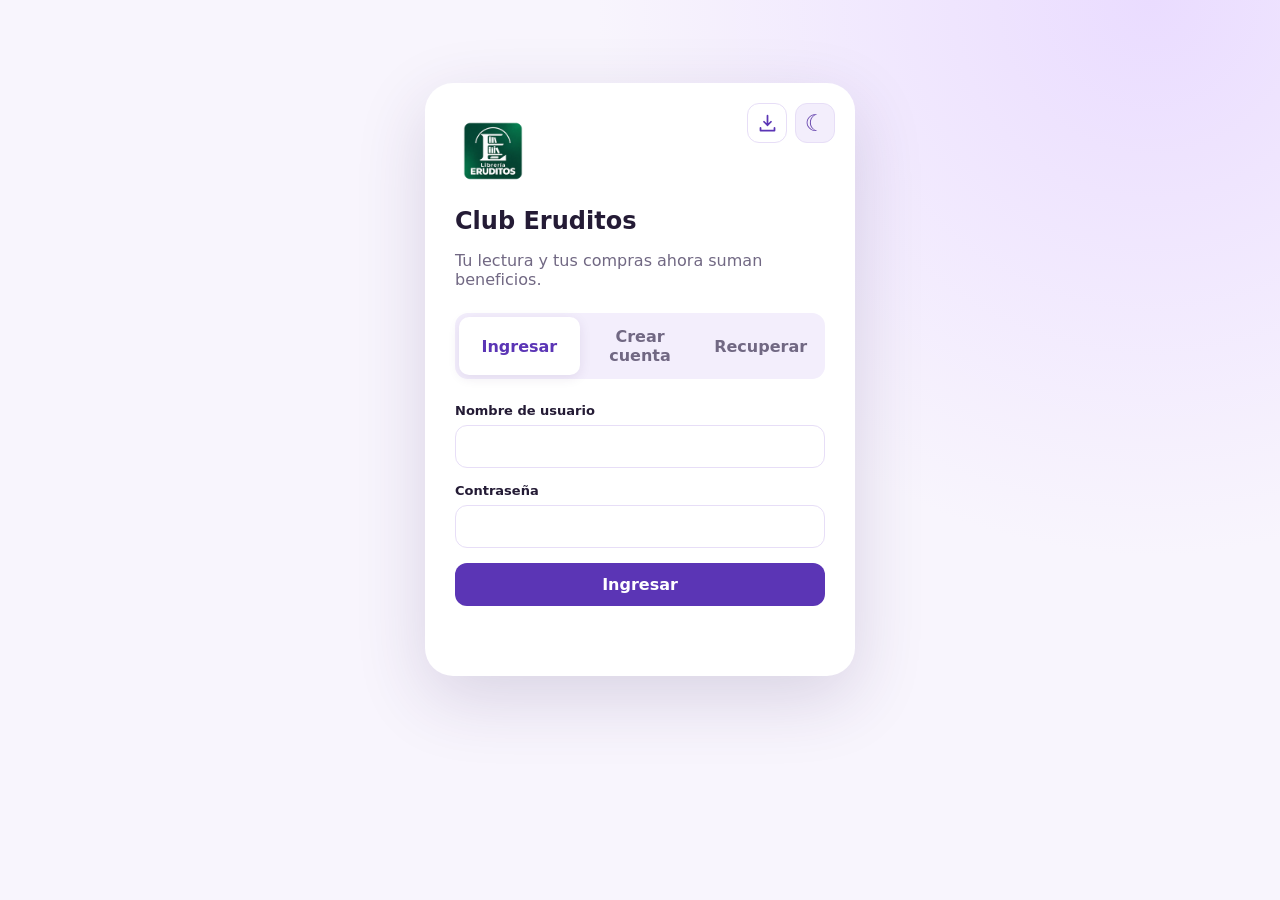
==== commit 52af43ef: "OptimizaciónClub" ====
--- a/club/index.html
+++ b/club/index.html
@@ -4,13 +4,13 @@
   <meta charset="utf-8"><meta name="viewport" content="width=device-width,initial-scale=1,viewport-fit=cover">
   <meta name="theme-color" content="#25164a"><title>Club Eruditos</title>
   <script>try{document.documentElement.dataset.theme=localStorage.getItem('club_eruditos_theme')||(matchMedia('(prefers-color-scheme: dark)').matches?'dark':'light')}catch(_){document.documentElement.dataset.theme='light'}</script>
-  <link rel="manifest" href="/club/manifest.json"><link rel="apple-touch-icon" href="/club/launchericon-192x192.png"><link rel="stylesheet" href="/club/styles.css"><style>[hidden]{display:none!important}.reward-image{display:grid;place-items:center;aspect-ratio:1;margin:-15px -15px 14px;overflow:hidden;border-radius:15px 15px 0 0;background:linear-gradient(145deg,#eee7fb,#ddd0f5);color:#fff;font:800 68px Georgia}.reward-image img{width:100%;height:100%;object-fit:contain}.list-product{display:flex;align-items:center;gap:12px}.list-thumb{width:62px;height:62px;flex:0 0 auto;border-radius:12px;object-fit:cover;background:#eee7fb}</style>
+  <link rel="manifest" href="/club/manifest.json"><link rel="icon" href="/club/launchericon-192x192.png"><link rel="apple-touch-icon" href="/club/launchericon-192x192.png"><link rel="stylesheet" href="/club/styles.css"><style>[hidden]{display:none!important}.reward-image{display:grid;place-items:center;aspect-ratio:1;margin:-15px -15px 14px;overflow:hidden;border-radius:15px 15px 0 0;background:linear-gradient(145deg,#eee7fb,#ddd0f5);color:#fff;font:800 68px Georgia}.reward-image img{width:100%;height:100%;object-fit:contain}.list-product{display:flex;align-items:center;gap:12px}.list-thumb{width:62px;height:62px;flex:0 0 auto;border-radius:12px;object-fit:cover;background:#eee7fb}</style>
 </head>
 <body>
   <div id="clubSplash" class="club-splash" role="status" aria-live="polite"><div class="club-splash-content"><img src="/club/splash-eruditos.png" alt=""><span>Cargando Club Eruditos…</span></div></div>
   <main class="shell">
     <section id="authView" class="auth-card">
-      <div class="auth-header-actions"><button class="install-button icon-btn" type="button" aria-label="Instalar Club Eruditos" title="Instalar Club Eruditos" hidden><svg viewBox="0 0 24 24" aria-hidden="true"><path d="M12 3v11m-4-4 4 4 4-4M4 17v3h16v-3"/></svg></button><button class="theme-toggle" type="button" aria-label="Activar modo oscuro"><span class="moon-icon" aria-hidden="true">☾</span><span class="sun-icon" aria-hidden="true">☀</span></button></div><div class="brand-mark"><img src="/club/launchericon-512x512.png" alt=""></div><h1>Club Eruditos</h1><p>Tu lectura y tus compras ahora suman beneficios.</p>
+      <div class="auth-header-actions"><button class="install-button icon-btn" type="button" aria-label="Instalar Club Eruditos" title="Instalar Club Eruditos" hidden><svg viewBox="0 0 24 24" aria-hidden="true"><path d="M12 3v11m-4-4 4 4 4-4M4 17v3h16v-3"/></svg></button><button class="theme-toggle" type="button" aria-label="Activar modo oscuro"><span class="moon-icon" aria-hidden="true">☾</span><span class="sun-icon" aria-hidden="true">☀</span></button></div><div class="brand-mark"><img src="/club/launchericon-192x192.png" alt=""></div><h1>Club Eruditos</h1><p>Tu lectura y tus compras ahora suman beneficios.</p>
       <div class="auth-tabs"><button data-auth="login" class="active">Ingresar</button><button data-auth="registro">Crear cuenta</button><button data-auth="recuperar">Recuperar</button></div>
       <form id="loginForm" data-panel="login"><label>Nombre de usuario<input id="loginUsuario" autocomplete="username" required></label><label>Contraseña<input id="loginPassword" type="password" autocomplete="current-password" minlength="8" required></label><button class="primary">Ingresar</button></form>
       <form id="registroForm" data-panel="registro" hidden><h2>Tus datos</h2><label>Nombre completo<input id="registroNombre" maxlength="160" autocomplete="name" required></label><label>Documento C.I.<input id="registroDocumento" autocomplete="off" required></label><small class="documento-warning">Introduce tu C.I. real y propio. Preséntalo al personal en tu primera compra para verificarlo y habilitar tu cuenta.</small><label>Número de celular<input id="registroTelefono" type="tel" autocomplete="tel" required></label><label>Dirección<input id="registroDireccion" autocomplete="street-address" required></label><label>Correo electrónico (opcional)<input id="registroEmail" type="email" autocomplete="email"></label><label>Código de referido (opcional)<input id="registroReferido" maxlength="13" autocomplete="off" placeholder="Código de quien te invitó"></label><small>Si alguien te invitó, escribe su código antes de crear la cuenta. Tus puntos de bienvenida se mantienen.</small><button class="primary">Continuar</button></form>
@@ -30,8 +30,8 @@
         <div id="vencimiento" class="notice" hidden></div><h2>Noticias</h2><div id="notificaciones" class="list"></div><details id="terminosClub" class="notice" hidden><summary>Términos del Club</summary><p id="terminosClubTexto"></p></details>
       </section>
       <section id="premiosPanel" data-view-panel="premios" hidden><div class="section-head"><div><span class="eyebrow">BENEFICIOS</span><h2>Premios</h2></div></div><div id="premiosGrid" class="rewards"></div></section>
-      <section id="movimientosPanel" data-view-panel="movimientos" hidden><div class="section-head"><div><span class="eyebrow">TU HISTORIAL</span><h2>Movimientos</h2></div></div><div id="movimientosLista" class="list"></div></section>
-      <section id="canjesPanel" data-view-panel="canjes" hidden><div class="section-head"><div><span class="eyebrow">SOLICITUDES</span><h2>Mis canjes</h2></div></div><div id="canjesStatus" class="status" aria-live="polite"></div><div id="canjesLista" class="list"></div></section>
+      <section id="movimientosPanel" data-view-panel="movimientos" hidden><div class="section-head"><div><span class="eyebrow">TU HISTORIAL</span><h2>Movimientos</h2></div></div><div id="movimientosLista" class="list"></div><button id="movimientosMas" class="load-more" type="button" hidden>Ver más movimientos</button></section>
+      <section id="canjesPanel" data-view-panel="canjes" hidden><div class="section-head"><div><span class="eyebrow">SOLICITUDES</span><h2>Mis canjes</h2></div></div><div id="canjesStatus" class="status" aria-live="polite"></div><div id="canjesLista" class="list"></div><button id="canjesMas" class="load-more" type="button" hidden>Ver más canjes</button></section>
     </section>
   </main>
   <dialog id="recoveryDialog"><h2>Guarda tus códigos</h2><p>Son la única forma de recuperar tu cuenta sin correo. Cada código se usa una sola vez.</p><pre id="recoveryCodes"></pre><button id="copyRecovery" class="primary">Copiar códigos</button><button id="closeRecovery">Ya los guardé</button></dialog>
--- a/club/styles.css
+++ b/club/styles.css
@@ -9,7 +9,7 @@
 .theme-toggle{display:grid;place-items:center;width:40px;height:40px;padding:0;font-size:23px;line-height:1}.theme-toggle .sun-icon,:root[data-theme="dark"] .theme-toggle .moon-icon{display:none}:root[data-theme="dark"] .theme-toggle .sun-icon{display:inline;color:#ffd36e}.theme-toggle .moon-icon{color:#6745ad}
 :root.theme-ready,:root.theme-ready body,:root.theme-ready .auth-card,:root.theme-ready nav,:root.theme-ready .list-item,:root.theme-ready .reward,:root.theme-ready .club-progress-card,:root.theme-ready .theme-toggle,:root.theme-ready .icon-btn,:root.theme-ready input,:root.theme-ready select,:root.theme-ready dialog,:root.theme-ready .path-card-copy,:root.theme-ready .path-detail{transition:background-color .3s ease,color .3s ease,border-color .3s ease,box-shadow .3s ease}
 .path-open{display:inline-flex;align-items:center;gap:8px;margin-top:14px;padding:6px 0;background:transparent;color:var(--purple);font-size:14px;font-weight:800;text-align:left}.path-open:hover{text-decoration:underline}.path-open span{font-size:20px;line-height:1}
-.path-dialog{inset:0;width:100vw;max-width:none;height:100dvh;max-height:none;margin:0;padding:0;border-radius:0;overflow-y:auto;background:#f8f5fd;color:#241b35;--path-card:#fff;--path-detail:#f3edff;--path-border:#ddcff5}.path-dialog::backdrop{background:#180e2caa}.path-shell{width:min(790px,100%);margin:auto;padding:0 18px 48px}.path-header{position:sticky;top:0;z-index:3;display:flex;align-items:flex-start;gap:16px;margin:0 -18px;padding:16px 18px 12px;background:#f8f5fdef;backdrop-filter:blur(14px);border-bottom:1px solid var(--path-border)}.path-header h2{margin:4px 0;font-size:25px}.path-header p{margin:0;color:var(--muted);font-size:13px}.path-close{flex:0 0 auto;display:grid;place-items:center;width:42px;height:42px;margin-left:auto;padding:0;border-radius:50%;background:var(--path-detail);color:var(--purple);font-size:28px;line-height:1}.path-intro{margin:18px auto 24px;max-width:560px;color:var(--muted);font-size:14px;text-align:center}.path-levels{position:relative;display:flex;flex-direction:column;gap:24px;margin:0;padding:12px 0 24px;list-style:none}.path-levels::before{content:'';position:absolute;top:0;bottom:0;left:50%;border-left:4px dashed #c8b0ed;transform:translateX(-50%)}.path-level{position:relative;z-index:1;width:min(44%,310px);border:2px solid var(--path-border);border-radius:19px;overflow:hidden;background:var(--path-card);box-shadow:0 14px 32px #2a17431b}.path-level:nth-child(odd){align-self:flex-start}.path-level:nth-child(even){align-self:flex-end}.path-level.current{border-color:#e9ac3b;box-shadow:0 0 0 4px #e9ac3b44,0 18px 40px #2a17432b}.path-level.reached{border-color:#b392e8}.path-level.future{opacity:.86}.path-level.selected{opacity:1}.path-level>button{display:block;width:100%;padding:0;border-radius:0;background:var(--path-card);color:inherit;text-align:left}.path-level>button:focus-visible,.path-close:focus-visible,.path-open:focus-visible,.theme-toggle:focus-visible{outline:3px solid #d79727;outline-offset:3px}.path-art{display:block;width:100%;aspect-ratio:var(--art-ratio,1);background-image:url('/club/camino-erudito.png');background-repeat:no-repeat;background-size:200% auto;background-position:var(--art-x) var(--art-y)}.path-card-copy{display:grid;gap:3px;min-height:0;padding:8px 12px;background:var(--path-card)}.path-status{color:var(--purple);font-size:10px;font-weight:900;letter-spacing:.1em;text-transform:uppercase}.path-level.current .path-status{color:#9b6812}.path-detail{padding:10px 12px 12px;border-top:1px solid var(--path-border);background:var(--path-detail);font-size:13px;line-height:1.4}.path-detail p{margin:0 0 8px}.path-detail p:last-child{margin-bottom:0}
+.path-dialog{inset:0;width:100vw;max-width:none;height:100dvh;max-height:none;margin:0;padding:0;border-radius:0;overflow-y:auto;background:#f8f5fd;color:#241b35;--path-card:#fff;--path-detail:#f3edff;--path-border:#ddcff5}.path-dialog::backdrop{background:#180e2caa}.path-shell{width:min(790px,100%);margin:auto;padding:0 18px 48px}.path-header{position:sticky;top:0;z-index:3;display:flex;align-items:flex-start;gap:16px;margin:0 -18px;padding:16px 18px 12px;background:#f8f5fdef;backdrop-filter:blur(14px);border-bottom:1px solid var(--path-border)}.path-header h2{margin:4px 0;font-size:25px}.path-header p{margin:0;color:var(--muted);font-size:13px}.path-close{flex:0 0 auto;display:grid;place-items:center;width:42px;height:42px;margin-left:auto;padding:0;border-radius:50%;background:var(--path-detail);color:var(--purple);font-size:28px;line-height:1}.path-intro{margin:18px auto 24px;max-width:560px;color:var(--muted);font-size:14px;text-align:center}.path-levels{position:relative;display:flex;flex-direction:column;gap:24px;margin:0;padding:12px 0 24px;list-style:none}.path-levels::before{content:'';position:absolute;top:0;bottom:0;left:50%;border-left:4px dashed #c8b0ed;transform:translateX(-50%)}.path-level{position:relative;z-index:1;width:min(44%,310px);border:2px solid var(--path-border);border-radius:19px;overflow:hidden;background:var(--path-card);box-shadow:0 14px 32px #2a17431b}.path-level:nth-child(odd){align-self:flex-start}.path-level:nth-child(even){align-self:flex-end}.path-level.current{border-color:#e9ac3b;box-shadow:0 0 0 4px #e9ac3b44,0 18px 40px #2a17432b}.path-level.reached{border-color:#b392e8}.path-level.future{opacity:.86}.path-level.selected{opacity:1}.path-level>button{display:block;width:100%;padding:0;border-radius:0;background:var(--path-card);color:inherit;text-align:left}.path-level>button:focus-visible,.path-close:focus-visible,.path-open:focus-visible,.theme-toggle:focus-visible{outline:3px solid #d79727;outline-offset:3px}.path-art{display:block;width:100%;aspect-ratio:var(--art-ratio,1);background-image:url('/club/camino-erudito.webp');background-repeat:no-repeat;background-size:200% auto;background-position:var(--art-x) var(--art-y)}.path-card-copy{display:grid;gap:3px;min-height:0;padding:8px 12px;background:var(--path-card)}.path-status{color:var(--purple);font-size:10px;font-weight:900;letter-spacing:.1em;text-transform:uppercase}.path-level.current .path-status{color:#9b6812}.path-detail{padding:10px 12px 12px;border-top:1px solid var(--path-border);background:var(--path-detail);font-size:13px;line-height:1.4}.path-detail p{margin:0 0 8px}.path-detail p:last-child{margin-bottom:0}
 :root[data-theme="dark"] .path-dialog{background:#151020;color:#f2edfa;--path-card:#241a34;--path-detail:#332747;--path-border:#58436e}:root[data-theme="dark"] .path-header{background:#151020ef}:root[data-theme="dark"] .path-levels::before{border-color:#7154a3}:root[data-theme="dark"] .path-level.current .path-status{color:#f4c464}
 .level-progress-head,.level-progress-scale,.path-overview-head{display:flex;align-items:center;justify-content:space-between;gap:8px}.level-progress-head{margin:18px 0 8px;color:var(--muted);font-size:12px;font-weight:700}.level-progress-head strong{color:var(--purple);font-size:16px}.level-progress-track{position:relative;height:14px;border:1px solid var(--line);border-radius:999px;background:#e9e1f6;box-shadow:inset 0 1px 3px #25164a23}.level-progress-fill,.path-overview-fill{display:block;width:0;height:100%;border-radius:inherit;background:linear-gradient(90deg,#6e43bd,#bf91f3 75%,#f1c266);transition:width .7s cubic-bezier(.2,.8,.2,1)}.level-progress-dot{position:absolute;top:50%;left:0;width:19px;height:19px;border:3px solid #fff;border-radius:50%;background:#d79932;box-shadow:0 1px 7px #35214b77;transform:translate(-50%,-50%);transition:left .7s cubic-bezier(.2,.8,.2,1)}.level-progress-scale{margin-top:8px;color:var(--muted);font-size:11px;font-weight:700}.club-progress-card .level-next{margin:8px 0 14px;padding:8px 10px;border-radius:9px;background:#f4edff;color:#5832a0;font-weight:700;line-height:1.4}
 .path-overview{margin:0 auto 28px;padding:16px;border:1px solid var(--path-border);border-radius:17px;background:var(--path-card);box-shadow:0 10px 30px #2a174315}.path-overview-head{margin-bottom:12px;color:var(--muted);font-size:12px;font-weight:800}.path-overview-head strong{color:var(--purple);font-size:19px}.path-overview-track{height:11px;border-radius:999px;background:#e8dcf5}.path-overview-fill{background:linear-gradient(90deg,#8552c3,#d9a14b)}.path-milestones{position:relative;display:flex;justify-content:space-between;margin-top:-16px}.path-milestones span{display:grid;place-items:center;width:21px;height:21px;border:2px solid var(--path-border);border-radius:50%;background:var(--path-card);color:var(--muted);font-size:10px;font-weight:900}.path-milestones span.reached{border-color:#9b6bcd;background:#9b6bcd;color:#fff}.path-milestones span.current{border-color:#d79c35;background:#fff0cb;color:#6b4210;box-shadow:0 0 0 3px #d79c3533}.path-overview p{margin:12px 0 0;color:var(--muted);font-size:12px;line-height:1.4}
@@ -68,7 +68,7 @@
 
 .brand-mark{width:76px;height:76px;padding:0;overflow:hidden;background:none;border-radius:20px}
 .brand-mark img{display:block;width:100%;height:100%;object-fit:contain}
-.hero:after{content:'';top:auto;right:14px;bottom:5px;width:210px;height:175px;background:url('/club/logo-blanco.png') center/contain no-repeat;color:transparent;font:normal;opacity:.09;pointer-events:none}
+.hero:after{content:'';top:auto;right:14px;bottom:5px;width:210px;height:175px;background:url('/club/logo-blanco.webp') center/contain no-repeat;color:transparent;font:normal;opacity:.09;pointer-events:none}
 .hero>*{position:relative;z-index:1}
 .club-splash{position:fixed;inset:0;z-index:1000;display:grid;place-items:center;padding:24px;background:#f8f5fd;color:#25164a;opacity:1;visibility:visible;transition:opacity .35s ease,visibility 0s linear 0s}
 .club-splash.is-hidden{opacity:0;visibility:hidden;pointer-events:none;transition:opacity .35s ease,visibility 0s linear .35s}
@@ -85,6 +85,10 @@
 .session-transfer-dialog .dialog-actions button{flex:1 1 145px;min-height:46px}
 .session-transfer-dialog .dialog-actions button:not(.primary){background:#f3eefc;color:#38245f}
 .session-transfer-dialog .dialog-actions button:focus-visible{outline:3px solid #d79727;outline-offset:3px}
+.load-more{display:block;width:100%;margin:16px 0 8px;border:1px solid var(--line);background:#fff;color:var(--purple)}
+.load-more:disabled{opacity:.6;cursor:wait}
+.load-more:focus-visible{outline:3px solid #d79727;outline-offset:3px}
+:root[data-theme="dark"] .load-more{background:#241a34;color:#e1d2ff}
 @media(max-width:400px){.session-transfer-dialog .dialog-actions{flex-direction:column}.session-transfer-dialog .dialog-actions button{flex-basis:auto}}
 :root[data-theme="dark"] .session-transfer-dialog .dialog-actions button:not(.primary){background:#3a2b50;color:#f2edfa}
 
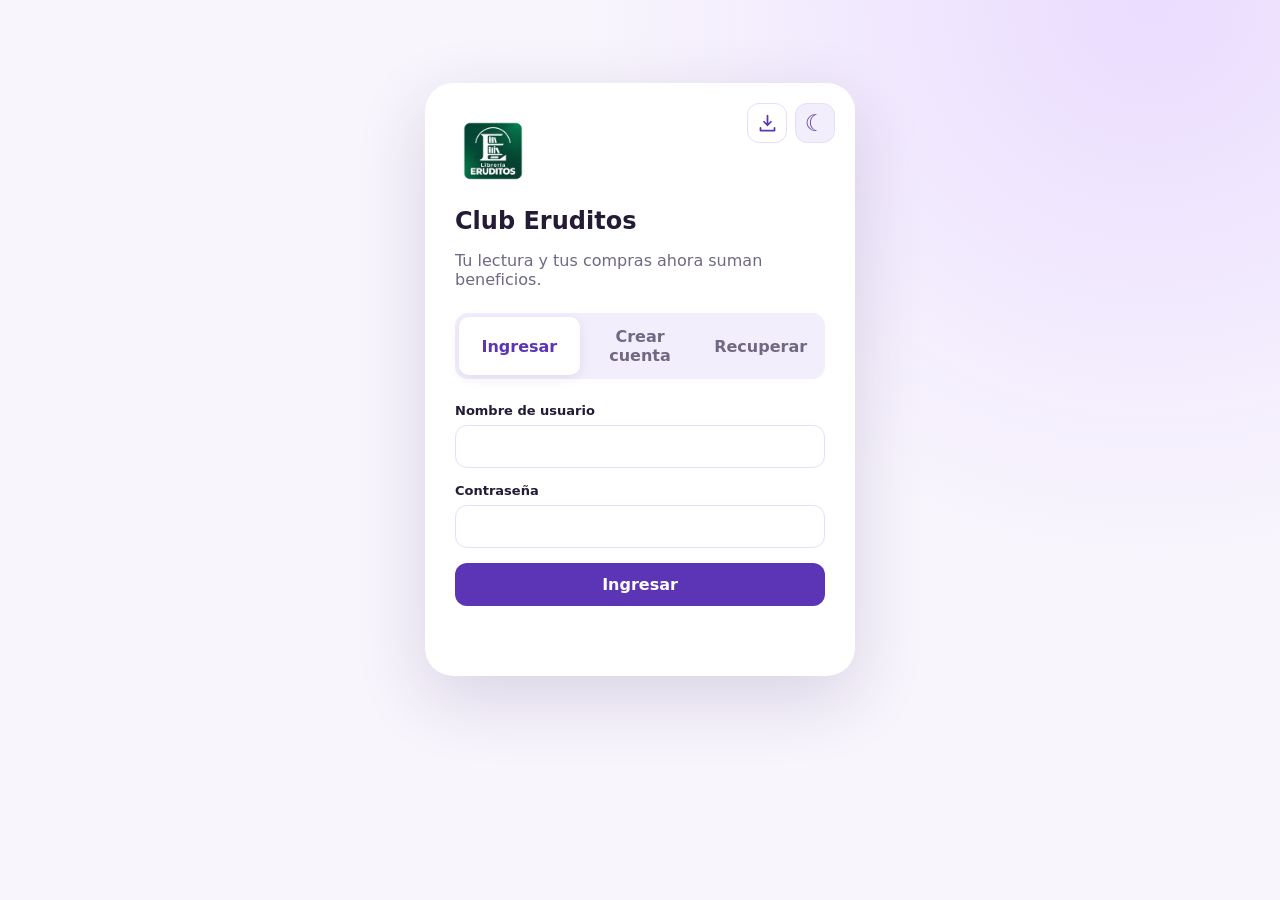
==== commit f1db3903: "mejoras1" ====
--- a/club/index.html
+++ b/club/index.html
@@ -13,25 +13,27 @@
       <div class="auth-header-actions"><button class="install-button icon-btn" type="button" aria-label="Instalar Club Eruditos" title="Instalar Club Eruditos" hidden><svg viewBox="0 0 24 24" aria-hidden="true"><path d="M12 3v11m-4-4 4 4 4-4M4 17v3h16v-3"/></svg></button><button class="theme-toggle" type="button" aria-label="Activar modo oscuro"><span class="moon-icon" aria-hidden="true">☾</span><span class="sun-icon" aria-hidden="true">☀</span></button></div><div class="brand-mark"><img src="/club/launchericon-192x192.png" alt=""></div><h1>Club Eruditos</h1><p>Tu lectura y tus compras ahora suman beneficios.</p>
       <div class="auth-tabs"><button data-auth="login" class="active">Ingresar</button><button data-auth="registro">Crear cuenta</button><button data-auth="recuperar">Recuperar</button></div>
       <form id="loginForm" data-panel="login"><label>Nombre de usuario<input id="loginUsuario" autocomplete="username" required></label><label>Contraseña<input id="loginPassword" type="password" autocomplete="current-password" minlength="8" required></label><button class="primary">Ingresar</button></form>
-      <form id="registroForm" data-panel="registro" hidden><h2>Tus datos</h2><label>Nombre completo<input id="registroNombre" maxlength="160" autocomplete="name" required></label><label>Documento C.I.<input id="registroDocumento" autocomplete="off" required></label><small class="documento-warning">Introduce tu C.I. real y propio. Preséntalo al personal en tu primera compra para verificarlo y habilitar tu cuenta.</small><label>Número de celular<input id="registroTelefono" type="tel" autocomplete="tel" required></label><label>Dirección<input id="registroDireccion" autocomplete="street-address" required></label><label>Correo electrónico (opcional)<input id="registroEmail" type="email" autocomplete="email"></label><label>Código de referido (opcional)<input id="registroReferido" maxlength="13" autocomplete="off" placeholder="Código de quien te invitó"></label><small>Si alguien te invitó, escribe su código antes de crear la cuenta. Tus puntos de bienvenida se mantienen.</small><button class="primary">Continuar</button></form>
+      <form id="registroForm" data-panel="registro" hidden><h2>Tus datos</h2><label>Nombre completo<input id="registroNombre" maxlength="160" autocomplete="name" required></label><label>Documento C.I.<input id="registroDocumento" autocomplete="off" required></label><small class="documento-warning">Introduce tu C.I. real y propio. Preséntalo al personal en tu primera compra para verificarlo y habilitar tu cuenta.</small><label>Número de celular<input id="registroTelefono" type="tel" autocomplete="tel" required></label><label>Dirección<input id="registroDireccion" autocomplete="street-address" required></label><label>Correo electrónico (opcional)<input id="registroEmail" type="email" autocomplete="email"></label><label>Código de referido (opcional)<input id="registroReferido" maxlength="13" autocomplete="off" placeholder="Código de quien te invitó"></label><small>Si alguien te invitó, escribe su código antes de crear la cuenta. Al activar tu cuenta recibirás 3 puntos extra por usar un código o enlace válido, además de tus puntos de bienvenida.</small><button class="primary">Continuar</button></form>
       <form id="credencialesForm" data-panel="credenciales" hidden><h2>Crea tu acceso</h2><label>Nombre de usuario<span class="username-field"><input id="registroUsuario" minlength="6" maxlength="12" pattern="[A-Za-z0-9]{6,12}" autocomplete="username" required><span id="usuarioDisponibilidad" class="username-availability" aria-live="polite"></span></span></label><small>Entre 6 y 12 letras o números, sin espacios.</small><label>Contraseña<input id="registroPassword" type="password" autocomplete="new-password" minlength="8" required></label><label>Código del comprobante (si ya eres cliente)<input id="registroToken" inputmode="numeric" pattern="[0-9]{5}" maxlength="5" autocomplete="one-time-code" placeholder="5 dígitos"></label><small>Si tu C.I. ya está registrado, necesitarás el código entregado en una compra o por el personal.</small><button class="primary">Crear cuenta</button><button id="volverDatos" type="button">Volver a mis datos</button></form>
       <form id="recuperarForm" data-panel="recuperar" hidden><label>Nombre de usuario<input id="recuperarUsuario" autocomplete="username" required></label><label>Código de recuperación<input id="recuperarToken" required></label><label>Nueva contraseña<input id="recuperarPassword" type="password" minlength="8" required></label><button class="primary">Cambiar contraseña</button></form>
       <div id="authStatus" class="status" aria-live="polite"></div>
     </section>
 
     <section id="appView" hidden>
-      <header><div><span class="eyebrow">CLUB ERUDITOS</span><h1 id="saludo">Hola</h1></div><div class="header-actions"><button class="install-button icon-btn" type="button" aria-label="Instalar Club Eruditos" title="Instalar Club Eruditos" hidden><svg viewBox="0 0 24 24" aria-hidden="true"><path d="M12 3v11m-4-4 4 4 4-4M4 17v3h16v-3"/></svg></button><button class="theme-toggle icon-btn" type="button" aria-label="Activar modo oscuro"><span class="moon-icon" aria-hidden="true">☾</span><span class="sun-icon" aria-hidden="true">☀</span></button><button id="activarCuentaBtn" type="button" class="primary" hidden>Activar mi cuenta</button><button id="logoutBtn" class="icon-btn" type="button" aria-label="Cerrar sesión" title="Cerrar sesión"><svg viewBox="0 0 24 24" aria-hidden="true"><path d="M14 3h5v18h-5M10 7V4H5v16h5v-3M3 12h12m-4-4 4 4-4 4"/></svg></button></div></header>
+      <header><div><span class="eyebrow">CLUB ERUDITOS</span><h1 id="saludo">Hola</h1><small id="clienteUsuario" class="customer-username" hidden></small><span id="clienteNivel" class="customer-level" hidden></span></div><div class="header-actions"><button class="install-button icon-btn" type="button" aria-label="Instalar Club Eruditos" title="Instalar Club Eruditos" hidden><svg viewBox="0 0 24 24" aria-hidden="true"><path d="M12 3v11m-4-4 4 4 4-4M4 17v3h16v-3"/></svg></button><button class="theme-toggle icon-btn" type="button" aria-label="Activar modo oscuro"><span class="moon-icon" aria-hidden="true">☾</span><span class="sun-icon" aria-hidden="true">☀</span></button><button id="activarCuentaBtn" type="button" class="primary" hidden>Activar mi cuenta</button><button id="logoutBtn" class="icon-btn" type="button" aria-label="Cerrar sesión" title="Cerrar sesión"><svg viewBox="0 0 24 24" aria-hidden="true"><path d="M14 3h5v18h-5M10 7V4H5v16h5v-3M3 12h12m-4-4 4 4-4 4"/></svg></button></div></header>
       <nav><button data-view="inicio" class="active">Inicio</button><button data-view="premios">Premios</button><button data-view="movimientos">Puntos</button><button data-view="canjes">Canjes</button></nav>
       <div id="appStatus" class="status" aria-live="polite"></div>
+      <div id="clubPages" class="club-pages">
       <section id="inicioPanel" data-view-panel="inicio">
         <section id="activacionPanel" class="notice" hidden><h2>Activa tu Club</h2><p>Realiza una compra de Bs 5,00 o más asociada a tu ficha de cliente. Encontrarás un código de cinco dígitos en el comprobante.</p><form id="activacionForm"><label>Código de activación<input id="activacionToken" inputmode="numeric" pattern="[0-9]{5}" maxlength="5" autocomplete="one-time-code" required></label><button class="primary">Activar mi Club</button></form></section>
         <article class="hero"><span>Saldo disponible</span><strong id="saldoDisponible">0</strong><small>puntos</small><div class="pending"><span id="saldoPendiente">0</span> pendientes</div></article>
-        <div id="clubProgreso" class="club-progress-grid" hidden><article class="club-progress-card"><span class="eyebrow">TU NIVEL</span><h2 id="nivelNombre">Mini erudito</h2><p id="nivelBeneficio"></p><div class="level-progress-head"><span id="nivelTramo">Hacia el siguiente nivel</span><strong id="nivelPorcentaje">0%</strong></div><div id="nivelBarra" class="level-progress-track" role="progressbar" aria-label="Avance del nivel" aria-valuemin="0" aria-valuemax="200" aria-valuenow="0"><span id="nivelBarraRelleno" class="level-progress-fill"></span><span id="nivelBarraPunto" class="level-progress-dot"></span></div><div class="level-progress-scale"><span id="nivelDesde">Bs 0</span><span id="nivelHasta">Bs 200</span></div><small id="nivelAvance"></small><small id="nivelFaltante" class="level-next"></small><p id="nivelGracia" hidden></p><small>Cuenta el gasto neto pagado de los últimos 365 días. Cada nuevo ascenso da 3 puntos tras 7 días, una vez por nivel.</small><button id="abrirCamino" class="path-open" type="button">Ver camino del Erudito <span aria-hidden="true">→</span></button></article><article class="club-progress-card"><span class="eyebrow">INVITA A TUS AMIGOS</span><h2>Referidos</h2><p>Ganas 5 puntos si tu invitado activa su cuenta, verifica su C.I. y paga Bs 50 en sus primeros 30 días. El bono se libera tras 7 días. Tu invitado solo recibe sus <span id="puntosBienvenidaReferido">5</span> puntos de bienvenida.</p><div class="referral-code" id="referidoCodigo"></div><div class="referral-actions"><button id="copiarReferido" class="referral-copy" type="button"><span class="copy-label">Copiar enlace de invitación</span><span class="copy-check" aria-hidden="true">✓</span></button><button id="compartirReferido" class="referral-share" type="button"><svg class="share-icon" viewBox="0 0 24 24" aria-hidden="true"><path d="M7 12h10m-4-4 4 4-4 4M5 5v14"/></svg><span>Compartir enlace</span></button></div><small id="referidosResumen"></small><div id="referidoEstado" class="status" aria-live="polite"></div></article><article class="club-progress-card"><span class="eyebrow">RETO DEL TRIMESTRE</span><h2>Compras constantes</h2><p>Compra al menos Bs 25 en dos meses diferentes del trimestre y gana 3 puntos tras 7 días.</p><progress id="retoBarra" max="2" value="0"></progress><small id="retoAvance"></small><div id="insigniasClub" class="club-badges"></div></article></div>
+        <div id="clubProgreso" class="club-progress-grid" hidden><article class="club-progress-card"><span class="eyebrow">TU NIVEL</span><h2 id="nivelNombre">Mini erudito</h2><p id="nivelBeneficio"></p><div class="level-progress-head"><span id="nivelTramo">Hacia el siguiente nivel</span><strong id="nivelPorcentaje">0%</strong></div><div id="nivelBarra" class="level-progress-track" role="progressbar" aria-label="Avance del nivel" aria-valuemin="0" aria-valuemax="200" aria-valuenow="0"><span id="nivelBarraRelleno" class="level-progress-fill"></span><span id="nivelBarraPunto" class="level-progress-dot"></span></div><div class="level-progress-scale"><span id="nivelDesde">Bs 0</span><span id="nivelHasta">Bs 200</span></div><small id="nivelAvance"></small><small id="nivelFaltante" class="level-next"></small><p id="nivelGracia" hidden></p><small>Cuenta el gasto neto pagado de los últimos 365 días. Los ascensos dan de 2 a 10 puntos tras 7 días, una vez por nivel.</small><button id="abrirCamino" class="path-open" type="button">Ver camino del Erudito <span aria-hidden="true">→</span></button></article><article class="club-progress-card"><span class="eyebrow">INVITA A TUS AMIGOS</span><h2>Referidos</h2><p>Ganas 5 puntos si tu invitado activa su cuenta, verifica su C.I. y paga Bs 50 en sus primeros 30 días. El bono se libera tras 7 días. Tu invitado recibe 3 puntos extra al activar su cuenta, además de sus <span id="puntosBienvenidaReferido">5</span> puntos de bienvenida.</p><div class="referral-code" id="referidoCodigo"></div><div class="referral-actions"><button id="copiarReferido" class="referral-copy" type="button"><span class="copy-label">Copiar enlace de invitación</span><span class="copy-check" aria-hidden="true">✓</span></button><button id="compartirReferido" class="referral-share" type="button"><svg class="share-icon" viewBox="0 0 24 24" aria-hidden="true"><path d="M7 12h10m-4-4 4 4-4 4M5 5v14"/></svg><span>Compartir enlace</span></button></div><small id="referidosResumen"></small><div id="referidoEstado" class="status" aria-live="polite"></div></article><div id="retosClub" class="club-retos-grid"></div><div id="insigniasClub" class="club-badges"></div></div>
         <div id="vencimiento" class="notice" hidden></div><h2>Noticias</h2><div id="notificaciones" class="list"></div><details id="terminosClub" class="notice" hidden><summary>Términos del Club</summary><p id="terminosClubTexto"></p></details>
       </section>
-      <section id="premiosPanel" data-view-panel="premios" hidden><div class="section-head"><div><span class="eyebrow">BENEFICIOS</span><h2>Premios</h2></div></div><div id="premiosGrid" class="rewards"></div></section>
-      <section id="movimientosPanel" data-view-panel="movimientos" hidden><div class="section-head"><div><span class="eyebrow">TU HISTORIAL</span><h2>Movimientos</h2></div></div><div id="movimientosLista" class="list"></div><button id="movimientosMas" class="load-more" type="button" hidden>Ver más movimientos</button></section>
-      <section id="canjesPanel" data-view-panel="canjes" hidden><div class="section-head"><div><span class="eyebrow">SOLICITUDES</span><h2>Mis canjes</h2></div></div><div id="canjesStatus" class="status" aria-live="polite"></div><div id="canjesLista" class="list"></div><button id="canjesMas" class="load-more" type="button" hidden>Ver más canjes</button></section>
+      <section id="premiosPanel" data-view-panel="premios" hidden><p data-card-loading class="card-loading" role="status">Cargando…</p><div class="section-head"><div><span class="eyebrow">BENEFICIOS</span><h2>Premios</h2></div></div><div id="premiosGrid" class="rewards"></div></section>
+      <section id="movimientosPanel" data-view-panel="movimientos" hidden><p data-card-loading class="card-loading" role="status">Cargando…</p><div class="section-head"><div><span class="eyebrow">TU HISTORIAL</span><h2>Movimientos</h2></div></div><div id="movimientosLista" class="list"></div><button id="movimientosMas" class="load-more" type="button" hidden>Ver más movimientos</button></section>
+      <section id="canjesPanel" data-view-panel="canjes" hidden><p data-card-loading class="card-loading" role="status">Cargando…</p><div class="section-head"><div><span class="eyebrow">SOLICITUDES</span><h2>Mis canjes</h2></div></div><div id="canjesStatus" class="status" aria-live="polite"></div><div id="canjesLista" class="list"></div><button id="canjesMas" class="load-more" type="button" hidden>Ver más canjes</button></section>
+      </div>
     </section>
   </main>
   <dialog id="recoveryDialog"><h2>Guarda tus códigos</h2><p>Son la única forma de recuperar tu cuenta sin correo. Cada código se usa una sola vez.</p><pre id="recoveryCodes"></pre><button id="copyRecovery" class="primary">Copiar códigos</button><button id="closeRecovery">Ya los guardé</button></dialog>
--- a/club/styles.css
+++ b/club/styles.css
@@ -93,9 +93,61 @@
 :root[data-theme="dark"] .session-transfer-dialog .dialog-actions button:not(.primary){background:#3a2b50;color:#f2edfa}
 
 .auth-header-actions{position:absolute;top:20px;right:20px;display:flex;gap:8px}
+.customer-username{display:block;margin-top:5px;color:var(--muted);font-size:13px;overflow-wrap:anywhere}
+.customer-level{display:inline-block;margin-top:8px;font-size:var(--level-size,22px);font-family:var(--level-font,"Trebuchet MS",sans-serif);font-weight:700;line-height:1.35;--level-color:#675c77;--level-light:#93899e;color:var(--level-color)}
+.customer-level[data-level="pending"]{font:700 13px/1.5 "Segoe UI",sans-serif}
+.customer-level[data-level="2"]{--level-font:Verdana,sans-serif}
+.customer-level[data-level="3"]{--level-font:Calibri,"Segoe UI",sans-serif}
+.customer-level[data-level="4"]{--level-font:"Segoe UI",sans-serif}
+.customer-level[data-level="5"]{--level-font:Georgia,serif;--level-size:23px}
+.customer-level[data-level="6"]{--level-font:Cambria,Georgia,serif;--level-size:24px}
+.customer-level[data-level="7"]{--level-font:"Palatino Linotype",Palatino,serif;--level-size:24px}
+.customer-level[data-level="8"]{--level-font:"Book Antiqua",Palatino,serif;--level-size:25px;letter-spacing:.015em}
+.customer-level[data-level="9"]{--level-font:Garamond,Georgia,serif;--level-size:26px;letter-spacing:.02em}
+.customer-level[data-level="10"]{--level-font:Georgia,serif;--level-size:26px;font-style:italic;letter-spacing:.025em}
+.customer-level:not([data-level="pending"]){background:linear-gradient(110deg,var(--level-color) 20%,var(--level-light) 45%,var(--level-color) 70%);background-size:220% 100%;background-clip:text;-webkit-background-clip:text;color:transparent;animation:level-shimmer 5s ease-in-out infinite}
+.customer-level[data-level="2"]{--level-color:#466d48;--level-light:#709854}
+.customer-level[data-level="3"]{--level-color:#276e75;--level-light:#3c9598}
+.customer-level[data-level="4"]{--level-color:#315caa;--level-light:#6386c9}
+.customer-level[data-level="5"]{--level-color:#5940a1;--level-light:#9172c7}
+.customer-level[data-level="6"]{--level-color:#813a94;--level-light:#b768ba}
+.customer-level[data-level="7"]{--level-color:#aa355e;--level-light:#d16c83}
+.customer-level[data-level="8"]{--level-color:#ae4928;--level-light:#d4834d}
+.customer-level[data-level="9"]{--level-color:#95701d;--level-light:#c89534}
+.customer-level[data-level="10"]{--level-color:#8d620b;--level-light:#e9b83f;text-shadow:0 0 12px #dfa32166;animation:level-shimmer 3s ease-in-out infinite,level-glow 3s ease-in-out infinite}
+@keyframes level-shimmer{0%,100%{background-position:100% 50%}50%{background-position:0 50%}}
+@keyframes level-glow{0%,100%{filter:drop-shadow(0 0 2px #e9ac3b44)}50%{filter:drop-shadow(0 0 5px #e9ac3b88)}}
+:root[data-theme="dark"] .customer-level{--level-color:#bcafcb;--level-light:#e5dcee}
+:root[data-theme="dark"] .customer-level[data-level="2"]{--level-color:#9bc895;--level-light:#d0e9a5}
+:root[data-theme="dark"] .customer-level[data-level="3"]{--level-color:#83cdd0;--level-light:#b6f0eb}
+:root[data-theme="dark"] .customer-level[data-level="4"]{--level-color:#91b9f8;--level-light:#c4d9ff}
+:root[data-theme="dark"] .customer-level[data-level="5"]{--level-color:#b39aef;--level-light:#dfcaff}
+:root[data-theme="dark"] .customer-level[data-level="6"]{--level-color:#d997e4;--level-light:#f4c6fa}
+:root[data-theme="dark"] .customer-level[data-level="7"]{--level-color:#f596b5;--level-light:#ffcede}
+:root[data-theme="dark"] .customer-level[data-level="8"]{--level-color:#f4ab85;--level-light:#ffd4b0}
+:root[data-theme="dark"] .customer-level[data-level="9"]{--level-color:#eac376;--level-light:#ffe0a4}
+:root[data-theme="dark"] .customer-level[data-level="10"]{--level-color:#efb940;--level-light:#fff1b0}
+.club-pages{position:relative;overflow-x:clip;overflow-y:visible;touch-action:pan-y pinch-zoom;isolation:isolate}
+.club-pages>[data-view-panel]{width:100%;display:flow-root;backface-visibility:hidden}
+.club-pages.is-dragging{user-select:none;cursor:grabbing}
+.club-pages.is-dragging>[data-view-panel]{will-change:transform}
+.club-pages img{-webkit-user-drag:none;user-select:none}
+.card-loading{padding:20px;border:1px solid var(--line);border-radius:16px;color:var(--muted);text-align:center}
+#appView>header>div:first-child{min-width:0;flex:1;padding-right:10px}
+#saludo{overflow-wrap:anywhere}
+@media(max-width:560px){#appView>header{align-items:flex-start}#saludo{font-size:23px}.customer-level{font-size:clamp(19px,calc(var(--level-size,22px) - 2px),24px)}.customer-username{font-size:12px}}
+@media(prefers-reduced-motion:reduce){.customer-level{animation:none!important;filter:none!important}}
 .install-button,#logoutBtn{display:grid;place-items:center;width:40px;height:40px;padding:0;color:var(--purple)}
 .install-button svg,#logoutBtn svg{display:block;width:21px;height:21px;fill:none;stroke:currentColor;stroke-width:2;stroke-linecap:round;stroke-linejoin:round}
 .install-button:focus-visible,#logoutBtn:focus-visible{outline:3px solid #d79727;outline-offset:3px}
 #installDialog h2{margin:0 0 12px}
 #installDialog p{color:var(--muted);font-size:14px;line-height:1.5}
 @media(max-width:560px){.auth-header-actions{top:18px;right:18px}}
+.club-retos-grid{grid-column:1/-1;display:grid;grid-template-columns:repeat(2,minmax(0,1fr));gap:12px}
+.challenge-card progress{display:block;margin:16px 0 8px}
+.challenge-status{display:flex;align-items:center;justify-content:space-between;gap:8px;font-size:12px;color:var(--muted)}
+.challenge-status span{padding:5px 8px;border-radius:999px;background:#eee7fb;color:var(--purple);white-space:nowrap}
+.challenge-status [data-estado="Premiado"]{background:#e5f5e9;color:#206a35}
+:root[data-theme="dark"] .challenge-status span{background:#352747;color:#e1d2ff}
+:root[data-theme="dark"] .challenge-status [data-estado="Premiado"]{background:#183b29;color:#b2e7bf}
+@media(max-width:560px){.club-retos-grid{grid-template-columns:1fr}}
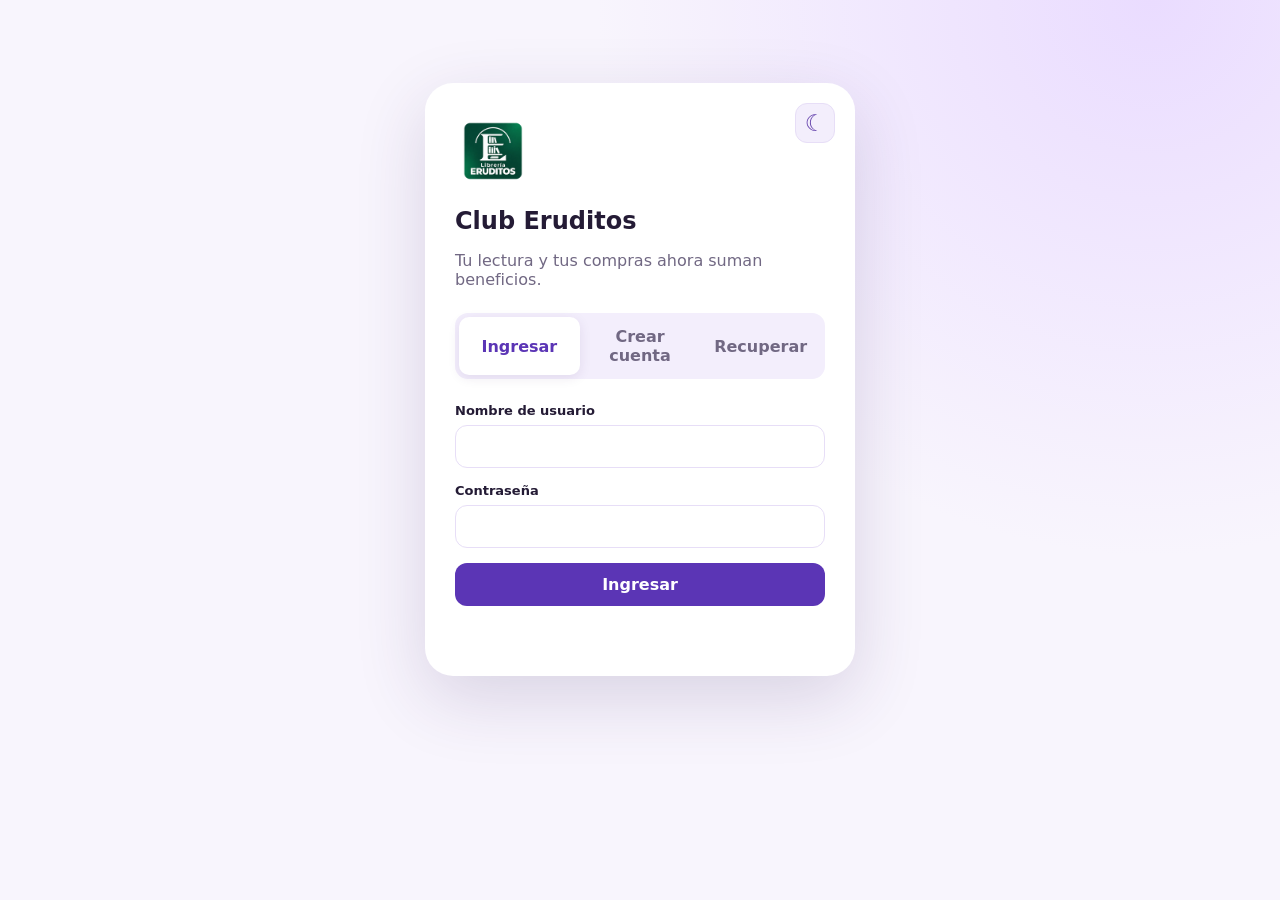
==== commit 8814e782: "mejoras2" ====
--- a/club/index.html
+++ b/club/index.html
@@ -25,6 +25,7 @@
       <div id="appStatus" class="status" aria-live="polite"></div>
       <div id="clubPages" class="club-pages">
       <section id="inicioPanel" data-view-panel="inicio">
+        <div id="inicioCarga" class="card-loading" role="status" hidden><p id="inicioCargaTexto">Cargando tu Club…</p><button id="reintentarInicio" class="primary" type="button" hidden>Reintentar</button></div>
         <section id="activacionPanel" class="notice" hidden><h2>Activa tu Club</h2><p>Realiza una compra de Bs 5,00 o más asociada a tu ficha de cliente. Encontrarás un código de cinco dígitos en el comprobante.</p><form id="activacionForm"><label>Código de activación<input id="activacionToken" inputmode="numeric" pattern="[0-9]{5}" maxlength="5" autocomplete="one-time-code" required></label><button class="primary">Activar mi Club</button></form></section>
         <article class="hero"><span>Saldo disponible</span><strong id="saldoDisponible">0</strong><small>puntos</small><div class="pending"><span id="saldoPendiente">0</span> pendientes</div></article>
         <div id="clubProgreso" class="club-progress-grid" hidden><article class="club-progress-card"><span class="eyebrow">TU NIVEL</span><h2 id="nivelNombre">Mini erudito</h2><p id="nivelBeneficio"></p><div class="level-progress-head"><span id="nivelTramo">Hacia el siguiente nivel</span><strong id="nivelPorcentaje">0%</strong></div><div id="nivelBarra" class="level-progress-track" role="progressbar" aria-label="Avance del nivel" aria-valuemin="0" aria-valuemax="200" aria-valuenow="0"><span id="nivelBarraRelleno" class="level-progress-fill"></span><span id="nivelBarraPunto" class="level-progress-dot"></span></div><div class="level-progress-scale"><span id="nivelDesde">Bs 0</span><span id="nivelHasta">Bs 200</span></div><small id="nivelAvance"></small><small id="nivelFaltante" class="level-next"></small><p id="nivelGracia" hidden></p><small>Cuenta el gasto neto pagado de los últimos 365 días. Los ascensos dan de 2 a 10 puntos tras 7 días, una vez por nivel.</small><button id="abrirCamino" class="path-open" type="button">Ver camino del Erudito <span aria-hidden="true">→</span></button></article><article class="club-progress-card"><span class="eyebrow">INVITA A TUS AMIGOS</span><h2>Referidos</h2><p>Ganas 5 puntos si tu invitado activa su cuenta, verifica su C.I. y paga Bs 50 en sus primeros 30 días. El bono se libera tras 7 días. Tu invitado recibe 3 puntos extra al activar su cuenta, además de sus <span id="puntosBienvenidaReferido">5</span> puntos de bienvenida.</p><div class="referral-code" id="referidoCodigo"></div><div class="referral-actions"><button id="copiarReferido" class="referral-copy" type="button"><span class="copy-label">Copiar enlace de invitación</span><span class="copy-check" aria-hidden="true">✓</span></button><button id="compartirReferido" class="referral-share" type="button"><svg class="share-icon" viewBox="0 0 24 24" aria-hidden="true"><path d="M7 12h10m-4-4 4 4-4 4M5 5v14"/></svg><span>Compartir enlace</span></button></div><small id="referidosResumen"></small><div id="referidoEstado" class="status" aria-live="polite"></div></article><div id="retosClub" class="club-retos-grid"></div><div id="insigniasClub" class="club-badges"></div></div>
@@ -45,5 +46,6 @@
   <dialog id="installDialog" aria-labelledby="installTitulo"><h2 id="installTitulo">Instalar Club Eruditos</h2><p id="installInstructions"></p><div class="dialog-actions"><button id="cerrarInstalacion" class="primary" type="button">Entendido</button></div></dialog>
   <dialog id="compartirDialog" class="share-dialog" aria-labelledby="compartirTitulo"><h2 id="compartirTitulo">Comparte tu invitación</h2><p>Copia el mensaje y pégalo en la aplicación que prefieras.</p><textarea id="compartirTexto" rows="6" readonly aria-label="Mensaje de invitación"></textarea><div class="dialog-actions"><button id="cerrarCompartir" type="button">Cerrar</button><button id="copiarMensaje" class="primary" type="button">Copiar mensaje</button></div><p id="compartirEstado" class="status" aria-live="polite"></p></dialog>
   <dialog id="caminoDialog" class="path-dialog" aria-labelledby="caminoTitulo"><div class="path-shell"><header class="path-header"><div><span class="eyebrow">CLUB ERUDITOS</span><h2 id="caminoTitulo">Camino del Erudito</h2><p id="caminoResumen"></p></div><button id="cerrarCamino" class="path-close" type="button" aria-label="Cerrar camino del Erudito">×</button></header><p class="path-intro">Cada estancia marca un nivel. El gasto neto pagado de los últimos 365 días determina tu avance.</p><div class="path-overview"><div class="path-overview-head"><span>Avance de compras en el camino</span><strong id="caminoPorcentaje">0%</strong></div><p id="caminoSiguiente"></p></div><div id="caminoEscenario" class="path-stage"><div id="caminoBarra" class="path-rail" role="progressbar" aria-label="Avance de compras hacia Erudito Supremo" aria-valuemin="0" aria-valuemax="1800" aria-valuenow="0"><span id="caminoRiel" class="path-rail-track"><span id="caminoBarraRelleno" class="path-rail-fill"></span></span></div><div id="caminoHitos" class="path-milestones"></div><ol id="caminoNiveles" class="path-levels"></ol></div></div></dialog>
+  <script src="/js/vendor/supabase-umd.js"></script>
   <script type="module" src="/club/app.js"></script>
 </body></html>
--- a/club/styles.css
+++ b/club/styles.css
@@ -128,6 +128,8 @@
 :root[data-theme="dark"] .customer-level[data-level="9"]{--level-color:#eac376;--level-light:#ffe0a4}
 :root[data-theme="dark"] .customer-level[data-level="10"]{--level-color:#efb940;--level-light:#fff1b0}
 .club-pages{position:relative;overflow-x:clip;overflow-y:visible;touch-action:pan-y pinch-zoom;isolation:isolate}
+body.club-active{touch-action:pan-y pinch-zoom}
+#appView>header,#appView>nav{user-select:none;-webkit-user-select:none}
 .club-pages>[data-view-panel]{width:100%;display:flow-root;backface-visibility:hidden}
 .club-pages.is-dragging{user-select:none;cursor:grabbing}
 .club-pages.is-dragging>[data-view-panel]{will-change:transform}
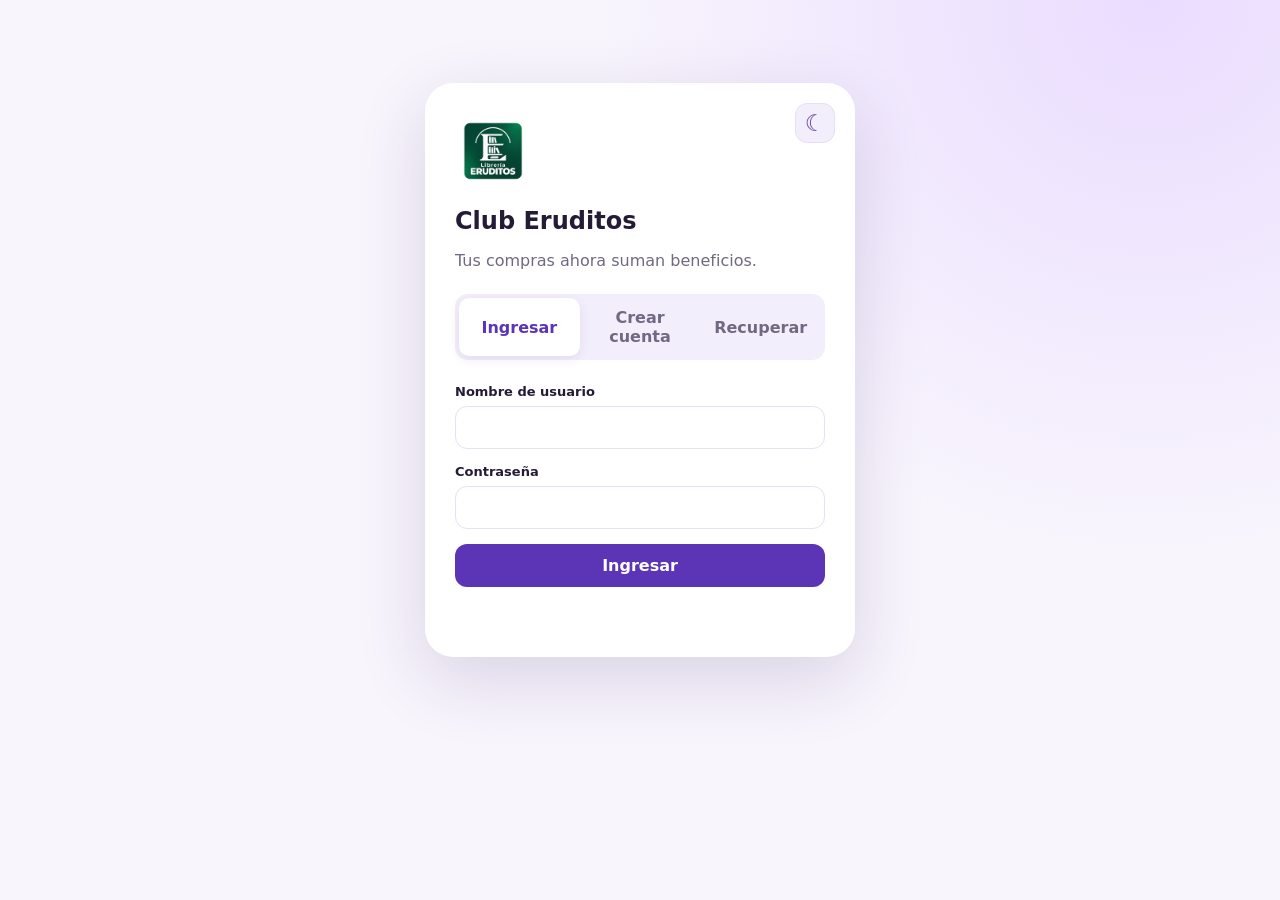
==== commit f259c7a3: "cambio texto portal" ====
--- a/club/index.html
+++ b/club/index.html
@@ -10,7 +10,7 @@
   <div id="clubSplash" class="club-splash" role="status" aria-live="polite"><div class="club-splash-content"><img src="/club/splash-eruditos.png" alt=""><span>Cargando Club Eruditos…</span></div></div>
   <main class="shell">
     <section id="authView" class="auth-card">
-      <div class="auth-header-actions"><button class="install-button icon-btn" type="button" aria-label="Instalar Club Eruditos" title="Instalar Club Eruditos" hidden><svg viewBox="0 0 24 24" aria-hidden="true"><path d="M12 3v11m-4-4 4 4 4-4M4 17v3h16v-3"/></svg></button><button class="theme-toggle" type="button" aria-label="Activar modo oscuro"><span class="moon-icon" aria-hidden="true">☾</span><span class="sun-icon" aria-hidden="true">☀</span></button></div><div class="brand-mark"><img src="/club/launchericon-192x192.png" alt=""></div><h1>Club Eruditos</h1><p>Tu lectura y tus compras ahora suman beneficios.</p>
+      <div class="auth-header-actions"><button class="install-button icon-btn" type="button" aria-label="Instalar Club Eruditos" title="Instalar Club Eruditos" hidden><svg viewBox="0 0 24 24" aria-hidden="true"><path d="M12 3v11m-4-4 4 4 4-4M4 17v3h16v-3"/></svg></button><button class="theme-toggle" type="button" aria-label="Activar modo oscuro"><span class="moon-icon" aria-hidden="true">☾</span><span class="sun-icon" aria-hidden="true">☀</span></button></div><div class="brand-mark"><img src="/club/launchericon-192x192.png" alt=""></div><h1>Club Eruditos</h1><p>Tus compras ahora suman beneficios.</p>
       <div class="auth-tabs"><button data-auth="login" class="active">Ingresar</button><button data-auth="registro">Crear cuenta</button><button data-auth="recuperar">Recuperar</button></div>
       <form id="loginForm" data-panel="login"><label>Nombre de usuario<input id="loginUsuario" autocomplete="username" required></label><label>Contraseña<input id="loginPassword" type="password" autocomplete="current-password" minlength="8" required></label><button class="primary">Ingresar</button></form>
       <form id="registroForm" data-panel="registro" hidden><h2>Tus datos</h2><label>Nombre completo<input id="registroNombre" maxlength="160" autocomplete="name" required></label><label>Documento C.I.<input id="registroDocumento" autocomplete="off" required></label><small class="documento-warning">Introduce tu C.I. real y propio. Preséntalo al personal en tu primera compra para verificarlo y habilitar tu cuenta.</small><label>Número de celular<input id="registroTelefono" type="tel" autocomplete="tel" required></label><label>Dirección<input id="registroDireccion" autocomplete="street-address" required></label><label>Correo electrónico (opcional)<input id="registroEmail" type="email" autocomplete="email"></label><label>Código de referido (opcional)<input id="registroReferido" maxlength="13" autocomplete="off" placeholder="Código de quien te invitó"></label><small>Si alguien te invitó, escribe su código antes de crear la cuenta. Al activar tu cuenta recibirás 3 puntos extra por usar un código o enlace válido, además de tus puntos de bienvenida.</small><button class="primary">Continuar</button></form>
@@ -46,6 +46,8 @@
   <dialog id="installDialog" aria-labelledby="installTitulo"><h2 id="installTitulo">Instalar Club Eruditos</h2><p id="installInstructions"></p><div class="dialog-actions"><button id="cerrarInstalacion" class="primary" type="button">Entendido</button></div></dialog>
   <dialog id="compartirDialog" class="share-dialog" aria-labelledby="compartirTitulo"><h2 id="compartirTitulo">Comparte tu invitación</h2><p>Copia el mensaje y pégalo en la aplicación que prefieras.</p><textarea id="compartirTexto" rows="6" readonly aria-label="Mensaje de invitación"></textarea><div class="dialog-actions"><button id="cerrarCompartir" type="button">Cerrar</button><button id="copiarMensaje" class="primary" type="button">Copiar mensaje</button></div><p id="compartirEstado" class="status" aria-live="polite"></p></dialog>
   <dialog id="caminoDialog" class="path-dialog" aria-labelledby="caminoTitulo"><div class="path-shell"><header class="path-header"><div><span class="eyebrow">CLUB ERUDITOS</span><h2 id="caminoTitulo">Camino del Erudito</h2><p id="caminoResumen"></p></div><button id="cerrarCamino" class="path-close" type="button" aria-label="Cerrar camino del Erudito">×</button></header><p class="path-intro">Cada estancia marca un nivel. El gasto neto pagado de los últimos 365 días determina tu avance.</p><div class="path-overview"><div class="path-overview-head"><span>Avance de compras en el camino</span><strong id="caminoPorcentaje">0%</strong></div><p id="caminoSiguiente"></p></div><div id="caminoEscenario" class="path-stage"><div id="caminoBarra" class="path-rail" role="progressbar" aria-label="Avance de compras hacia Erudito Supremo" aria-valuemin="0" aria-valuemax="1800" aria-valuenow="0"><span id="caminoRiel" class="path-rail-track"><span id="caminoBarraRelleno" class="path-rail-fill"></span></span></div><div id="caminoHitos" class="path-milestones"></div><ol id="caminoNiveles" class="path-levels"></ol></div></div></dialog>
-  <script src="/js/vendor/supabase-umd.js"></script>
+  <dialog id="logoutDialog" aria-labelledby="logoutTitle"><h2 id="logoutTitle">¿Quieres cerrar tu sesión?</h2><div class="dialog-actions"><button id="logoutCancel" type="button">Cancelar</button><button id="logoutConfirm" class="primary" type="button">Cerrar sesión</button></div></dialog>
+  <div id="exitNotice" class="exit-notice" role="status" aria-live="polite" hidden></div>
+  <script defer src="/js/vendor/supabase-umd.js"></script>
   <script type="module" src="/club/app.js"></script>
 </body></html>
--- a/club/styles.css
+++ b/club/styles.css
@@ -129,6 +129,7 @@
 :root[data-theme="dark"] .customer-level[data-level="10"]{--level-color:#efb940;--level-light:#fff1b0}
 .club-pages{position:relative;overflow-x:clip;overflow-y:visible;touch-action:pan-y pinch-zoom;isolation:isolate}
 body.club-active{touch-action:pan-y pinch-zoom}
+.exit-notice{position:fixed;z-index:1000;bottom:calc(24px + env(safe-area-inset-bottom));left:50%;transform:translateX(-50%);width:max-content;max-width:calc(100% - 32px);padding:12px 18px;border-radius:14px;background:#25164a;color:#fff;text-align:center;box-shadow:0 4px 18px #0004;font-size:14px}
 #appView>header,#appView>nav{user-select:none;-webkit-user-select:none}
 .club-pages>[data-view-panel]{width:100%;display:flow-root;backface-visibility:hidden}
 .club-pages.is-dragging{user-select:none;cursor:grabbing}
